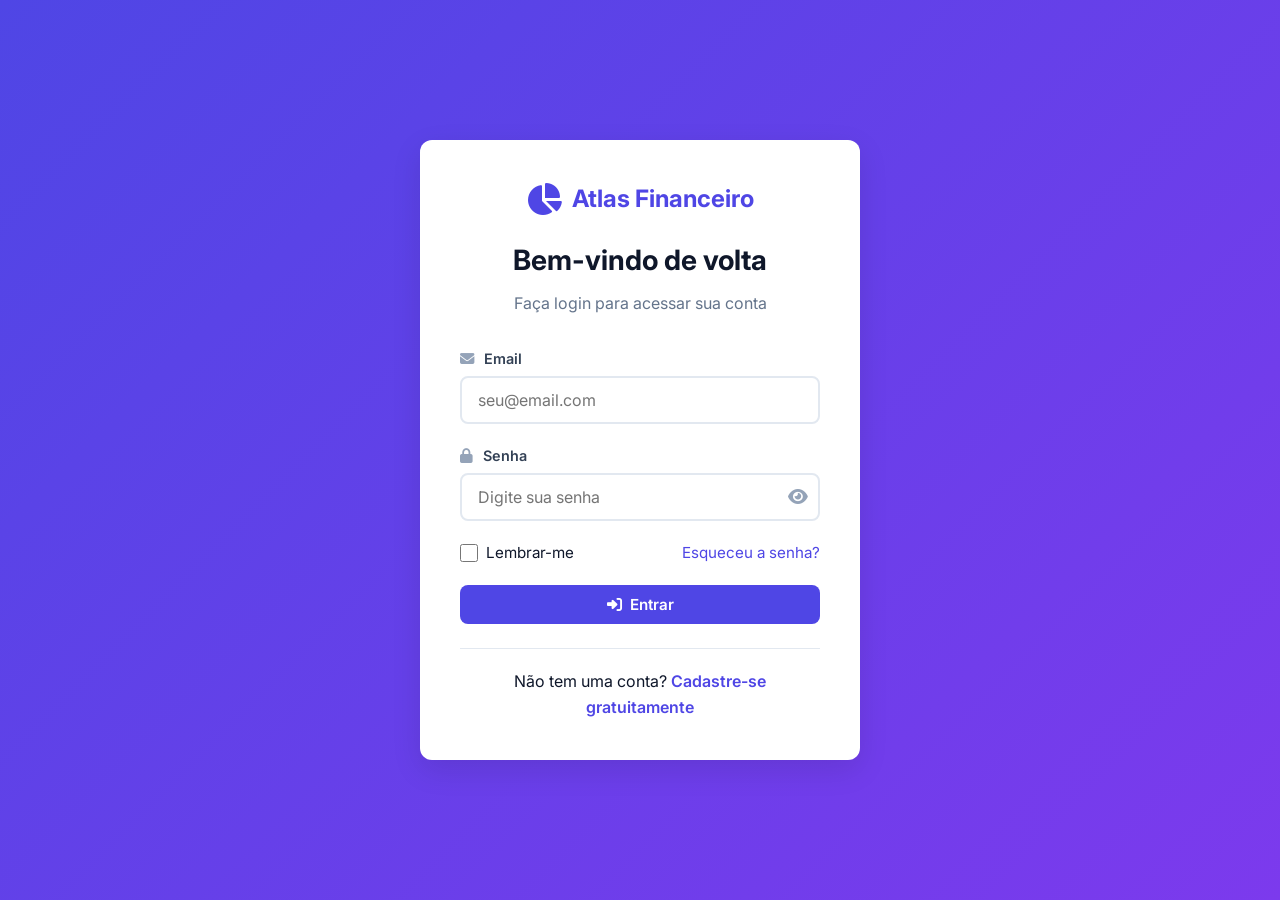
==== frontend/energia.html @ 4060f393 "Remove venv, adiciona .gitignore e gera requirements.txt" ====
<!DOCTYPE html>
<html lang="pt-BR">
<head>
    <meta charset="UTF-8">
    <meta name="viewport" content="width=device-width, initial-scale=1.0">
    <title>Energia - Atlas Financeiro</title>
    <link rel="stylesheet" href="css/style.css">
    <link href="https://fonts.googleapis.com/css2?family=Inter:wght@300;400;500;600;700;800&display=swap" rel="stylesheet">
    <link rel="stylesheet" href="https://cdnjs.cloudflare.com/ajax/libs/font-awesome/6.4.0/css/all.min.css">
</head>
<body>
    <nav class="navbar">
        <div class="container">
            <div class="nav-brand">
                <i class="fas fa-chart-pie"></i>
                <span>Atlas Financeiro</span>
            </div>
            <div class="nav-links">
                <a href="index.html">Início</a>
                <a href="dashboard.html">Dashboard</a>
                <a href="lancamentos.html">Lançamentos</a>
                <a href="faturas.html">Faturas</a>
                <a href="energia.html" class="active">Energia</a>
                <a href="grupos.html">Grupos</a>
                <a href="contabilidade.html">Contabilidade</a>
                <a href="#" onclick="logout(event)" class="btn btn-danger">Sair</a>
            </div>
            <button class="mobile-menu-btn" onclick="toggleMobileMenu()">
                <i class="fas fa-bars"></i>
            </button>
        </div>
    </nav>

    <div class="container main-content">
        <div class="page-header">
            <div>
                <h1><i class="fas fa-bolt"></i> Energia</h1>
                <p class="text-muted">Gestão de contratos e faturas de energia</p>
            </div>
            <div>
                <button class="btn btn-primary" onclick="abrirModalContrato()">
                    <i class="fas fa-plus"></i> Novo Contrato
                </button>
                <button class="btn btn-success" onclick="abrirModalFaturaEnergia()">
                    <i class="fas fa-file-invoice"></i> Nova Fatura
                </button>
            </div>
        </div>

        <!-- Contratos -->
        <div class="card">
            <div class="card-header">
                <h3>Contratos de Energia</h3>
            </div>
            <div class="card-body">
                <div id="contratosList" class="contratos-grid">
                    <p class="text-muted">Carregando contratos...</p>
                </div>
            </div>
        </div>

        <!-- Faturas de Energia -->
        <div class="card">
            <div class="card-header">
                <h3>Faturas de Energia</h3>
            </div>
            <div class="card-body">
                <div class="table-responsive">
                    <table class="table">
                        <thead>
                            <tr>
                                <th>Mês Referência</th>
                                <th>Consumo (kWh)</th>
                                <th>Valor Total</th>
                                <th>Bandeira</th>
                                <th>Status</th>
                                <th>Ações</th>
                            </tr>
                        </thead>
                        <tbody id="faturasEnergiaTable">
                            <tr>
                                <td colspan="6" class="text-center text-muted">Carregando...</td>
                            </tr>
                        </tbody>
                    </table>
                </div>
            </div>
        </div>
    </div>

    <!-- Modal Contrato -->
    <div id="modalContrato" class="modal">
        <div class="modal-content">
            <div class="modal-header">
                <h3>Novo Contrato de Energia</h3>
                <button class="modal-close" onclick="fecharModal('modalContrato')">&times;</button>
            </div>
            <form id="formContrato" onsubmit="salvarContrato(event)">
                <div class="form-group">
                    <label>Número do Contrato</label>
                    <input type="text" id="contratoNumero" placeholder="Número do contrato" required>
                </div>
                <div class="form-group">
                    <label>Concessionária</label>
                    <input type="text" id="contratoConcessionaria" placeholder="Nome da concessionária" required>
                </div>
                <div class="form-group">
                    <label>Unidade Consumidora</label>
                    <input type="text" id="contratoUnidade" placeholder="Código da unidade" required>
                </div>
                <div class="form-row">
                    <div class="form-group">
                        <label>Modalidade Tarifária</label>
                        <select id="contratoModalidade" required>
                            <option value="convencional">Convencional</option>
                            <option value="branca">Branca</option>
                            <option value="verde">Verde</option>
                            <option value="azul">Azul</option>
                        </select>
                    </div>
                    <div class="form-group">
                        <label>Tensão</label>
                        <select id="contratoTensao" required>
                            <option value="baixa">Baixa</option>
                            <option value="media">Média</option>
                            <option value="alta">Alta</option>
                        </select>
                    </div>
                </div>
                <div class="form-row">
                    <div class="form-group">
                        <label>Data de Início</label>
                        <input type="date" id="contratoDataInicio" required>
                    </div>
                    <div class="form-group">
                        <label>Data de Fim</label>
                        <input type="date" id="contratoDataFim">
                    </div>
                </div>
                <div class="form-actions">
                    <button type="button" class="btn btn-outline" onclick="fecharModal('modalContrato')">Cancelar</button>
                    <button type="submit" class="btn btn-primary">Salvar</button>
                </div>
            </form>
        </div>
    </div>

    <!-- Modal Fatura Energia -->
    <div id="modalFaturaEnergia" class="modal">
        <div class="modal-content">
            <div class="modal-header">
                <h3>Nova Fatura de Energia</h3>
                <button class="modal-close" onclick="fecharModal('modalFaturaEnergia')">&times;</button>
            </div>
            <form id="formFaturaEnergia" onsubmit="salvarFaturaEnergia(event)">
                <div class="form-group">
                    <label>Contrato</label>
                    <select id="faturaEnergiaContrato" required>
                        <option value="">Selecione um contrato</option>
                    </select>
                </div>
                <div class="form-group">
                    <label>Mês Referência</label>
                    <input type="date" id="faturaEnergiaMes" required>
                </div>
                <div class="form-row">
                    <div class="form-group">
                        <label>Data Vencimento</label>
                        <input type="date" id="faturaEnergiaVencimento" required>
                    </div>
                    <div class="form-group">
                        <label>Consumo (kWh)</label>
                        <input type="number" id="faturaEnergiaConsumo" step="0.01" required>
                    </div>
                </div>
                <div class="form-group">
                    <label>Valor Total (R$)</label>
                    <input type="number" id="faturaEnergiaValor" step="0.01" required>
                </div>
                <div class="form-group">
                    <label>Bandeira Tarifária</label>
                    <select id="faturaEnergiaBandeira">
                        <option value="">Selecione</option>
                        <option value="verde">Verde</option>
                        <option value="amarela">Amarela</option>
                        <option value="vermelha1">Vermelha 1</option>
                        <option value="vermelha2">Vermelha 2</option>
                    </select>
                </div>
                <div class="form-actions">
                    <button type="button" class="btn btn-outline" onclick="fecharModal('modalFaturaEnergia')">Cancelar</button>
                    <button type="submit" class="btn btn-primary">Salvar</button>
                </div>
            </form>
        </div>
    </div>

    <script src="js/api.js"></script>
    <script src="js/auth.js"></script>
    <script src="js/energia.js"></script>
    <script src="js/utils.js"></script>
</body>
</html>
---- frontend/css/style.css ----
/* Reset e Base */
* {
    margin: 0;
    padding: 0;
    box-sizing: border-box;
}

:root {
    --primary: #4f46e5;
    --primary-dark: #4338ca;
    --primary-light: #818cf8;
    --secondary: #7c3aed;
    --success: #22c55e;
    --danger: #ef4444;
    --warning: #f59e0b;
    --info: #3b82f6;
    --gray-50: #f8fafc;
    --gray-100: #f1f5f9;
    --gray-200: #e2e8f0;
    --gray-300: #cbd5e1;
    --gray-400: #94a3b8;
    --gray-500: #64748b;
    --gray-600: #475569;
    --gray-700: #334155;
    --gray-800: #1e293b;
    --gray-900: #0f172a;
    --shadow: 0 1px 3px rgba(0,0,0,0.1);
    --shadow-lg: 0 10px 30px rgba(0,0,0,0.1);
    --radius: 12px;
    --transition: all 0.3s ease;
}

body {
    font-family: 'Inter', -apple-system, BlinkMacSystemFont, sans-serif;
    background: var(--gray-50);
    color: var(--gray-900);
    line-height: 1.6;
}

.container {
    max-width: 1200px;
    margin: 0 auto;
    padding: 0 20px;
}

/* Navbar */
.navbar {
    background: white;
    box-shadow: var(--shadow);
    position: sticky;
    top: 0;
    z-index: 1000;
    border-bottom: 1px solid var(--gray-200);
}

.navbar .container {
    display: flex;
    justify-content: space-between;
    align-items: center;
    padding: 12px 20px;
}

.nav-brand {
    display: flex;
    align-items: center;
    gap: 10px;
    font-size: 1.25rem;
    font-weight: 700;
    color: var(--primary);
}

.nav-brand i {
    font-size: 1.5rem;
}

.nav-links {
    display: flex;
    align-items: center;
    gap: 8px;
}

.nav-links a {
    text-decoration: none;
    color: var(--gray-700);
    padding: 8px 16px;
    border-radius: 8px;
    font-weight: 500;
    transition: var(--transition);
    font-size: 0.9rem;
}

.nav-links a:hover {
    background: var(--gray-100);
    color: var(--primary);
}

.nav-links a.active {
    background: var(--primary);
    color: white;
}

.mobile-menu-btn {
    display: none;
    background: none;
    border: none;
    font-size: 1.5rem;
    color: var(--gray-700);
    cursor: pointer;
}

/* Buttons */
.btn {
    display: inline-flex;
    align-items: center;
    gap: 8px;
    padding: 10px 20px;
    border: none;
    border-radius: 8px;
    font-weight: 600;
    font-size: 0.95rem;
    cursor: pointer;
    transition: var(--transition);
    text-decoration: none;
    font-family: inherit;
}

.btn-primary {
    background: var(--primary);
    color: white;
}

.btn-primary:hover {
    background: var(--primary-dark);
    transform: translateY(-2px);
    box-shadow: var(--shadow-lg);
}

.btn-outline {
    background: transparent;
    color: var(--primary);
    border: 2px solid var(--primary);
}

.btn-outline:hover {
    background: var(--primary);
    color: white;
}

.btn-success {
    background: var(--success);
    color: white;
}

.btn-success:hover {
    background: #16a34a;
}

.btn-danger {
    background: var(--danger);
    color: white;
}

.btn-danger:hover {
    background: #dc2626;
}

.btn-block {
    width: 100%;
    justify-content: center;
}

.btn-lg {
    padding: 14px 32px;
    font-size: 1.05rem;
}

.btn-sm {
    padding: 6px 14px;
    font-size: 0.85rem;
}

/* Hero Section */
.hero {
    padding: 80px 0;
    background: linear-gradient(135deg, var(--primary) 0%, var(--secondary) 100%);
    color: white;
    min-height: 500px;
    display: flex;
    align-items: center;
}

.hero .container {
    display: grid;
    grid-template-columns: 1fr 1fr;
    gap: 60px;
    align-items: center;
}

.hero-content h1 {
    font-size: 3rem;
    font-weight: 800;
    margin-bottom: 20px;
    line-height: 1.2;
}

.hero-content h1 span {
    color: #fcd34d;
}

.hero-content p {
    font-size: 1.2rem;
    opacity: 0.9;
    margin-bottom: 30px;
    line-height: 1.8;
}

.hero-buttons {
    display: flex;
    gap: 16px;
    flex-wrap: wrap;
}

.hero-buttons .btn-outline {
    border-color: white;
    color: white;
}

.hero-buttons .btn-outline:hover {
    background: white;
    color: var(--primary);
}

.hero-image img {
    width: 100%;
    max-width: 400px;
    border-radius: var(--radius);
}

/* Features */
.features {
    padding: 80px 0;
    background: white;
}

.section-title {
    text-align: center;
    font-size: 2.5rem;
    font-weight: 700;
    margin-bottom: 50px;
}

.section-title span {
    color: var(--primary);
}

.features-grid {
    display: grid;
    grid-template-columns: repeat(auto-fit, minmax(280px, 1fr));
    gap: 30px;
}

.feature-card {
    background: var(--gray-50);
    padding: 30px;
    border-radius: var(--radius);
    text-align: center;
    transition: var(--transition);
    border: 1px solid var(--gray-200);
}

.feature-card:hover {
    transform: translateY(-5px);
    box-shadow: var(--shadow-lg);
    border-color: var(--primary-light);
}

.feature-icon {
    width: 70px;
    height: 70px;
    background: var(--primary);
    color: white;
    border-radius: 50%;
    display: flex;
    align-items: center;
    justify-content: center;
    margin: 0 auto 20px;
    font-size: 2rem;
}

.feature-card h3 {
    margin-bottom: 12px;
    color: var(--gray-800);
}

.feature-card p {
    color: var(--gray-600);
    line-height: 1.7;
}

/* CTA Section */
.cta {
    padding: 80px 0;
    background: linear-gradient(135deg, var(--gray-900) 0%, var(--gray-800) 100%);
    color: white;
    text-align: center;
}

.cta-content h2 {
    font-size: 2.5rem;
    margin-bottom: 16px;
}

.cta-content p {
    font-size: 1.2rem;
    opacity: 0.8;
    margin-bottom: 30px;
    max-width: 600px;
    margin-left: auto;
    margin-right: auto;
}

/* Auth Pages */
.auth-page {
    display: flex;
    align-items: center;
    justify-content: center;
    min-height: 100vh;
    background: linear-gradient(135deg, var(--primary) 0%, var(--secondary) 100%);
    padding: 20px;
}

.auth-container {
    width: 100%;
    max-width: 440px;
}

.auth-box {
    background: white;
    border-radius: var(--radius);
    padding: 40px;
    box-shadow: var(--shadow-lg);
}

.auth-header {
    text-align: center;
    margin-bottom: 30px;
}

.auth-logo {
    display: inline-flex;
    align-items: center;
    gap: 10px;
    font-size: 1.5rem;
    font-weight: 700;
    color: var(--primary);
    margin-bottom: 20px;
}

.auth-logo i {
    font-size: 2rem;
}

.auth-header h2 {
    font-size: 1.75rem;
    margin-bottom: 8px;
}

.auth-header p {
    color: var(--gray-500);
}

/* Forms */
.form-group {
    margin-bottom: 20px;
}

.form-group label {
    display: block;
    font-weight: 600;
    margin-bottom: 6px;
    color: var(--gray-700);
    font-size: 0.9rem;
}

.form-group label i {
    margin-right: 6px;
    color: var(--gray-400);
}

.form-group input,
.form-group select,
.form-group textarea {
    width: 100%;
    padding: 12px 16px;
    border: 2px solid var(--gray-200);
    border-radius: 8px;
    font-size: 1rem;
    transition: var(--transition);
    font-family: inherit;
    background: white;
}

.form-group input:focus,
.form-group select:focus,
.form-group textarea:focus {
    outline: none;
    border-color: var(--primary);
    box-shadow: 0 0 0 3px rgba(79, 70, 229, 0.1);
}

.form-group textarea {
    resize: vertical;
    min-height: 60px;
}

.password-input {
    position: relative;
}

.password-input input {
    padding-right: 50px;
}

.toggle-password {
    position: absolute;
    right: 12px;
    top: 50%;
    transform: translateY(-50%);
    background: none;
    border: none;
    cursor: pointer;
    color: var(--gray-400);
    font-size: 1.1rem;
}

.toggle-password:hover {
    color: var(--gray-600);
}

.form-row {
    display: grid;
    grid-template-columns: 1fr 1fr;
    gap: 16px;
}

.form-options {
    display: flex;
    justify-content: space-between;
    align-items: center;
    margin-bottom: 20px;
    font-size: 0.95rem;
}

.checkbox-label {
    display: flex;
    align-items: center;
    gap: 8px;
    cursor: pointer;
}

.checkbox-label input[type="checkbox"] {
    width: 18px;
    height: 18px;
    cursor: pointer;
}

.forgot-password {
    color: var(--primary);
    text-decoration: none;
}

.forgot-password:hover {
    text-decoration: underline;
}

.auth-footer {
    text-align: center;
    margin-top: 24px;
    padding-top: 20px;
    border-top: 1px solid var(--gray-200);
}

.auth-footer a {
    color: var(--primary);
    text-decoration: none;
    font-weight: 600;
}

.auth-footer a:hover {
    text-decoration: underline;
}

/* Error & Success Messages */
.error-message {
    background: #fef2f2;
    color: var(--danger);
    padding: 12px 16px;
    border-radius: 8px;
    border: 1px solid #fecaca;
    margin-bottom: 16px;
}

.success-message {
    background: #f0fdf4;
    color: var(--success);
    padding: 12px 16px;
    border-radius: 8px;
    border: 1px solid #bbf7d0;
    margin-bottom: 16px;
}

/* Dashboard */
.main-content {
    padding: 30px 20px 60px;
}

.page-header {
    display: flex;
    justify-content: space-between;
    align-items: flex-start;
    margin-bottom: 30px;
}

.page-header h1 {
    font-size: 2rem;
    font-weight: 700;
}

.page-header h1 i {
    color: var(--primary);
    margin-right: 10px;
}

.text-muted {
    color: var(--gray-500);
}

.user-info {
    display: flex;
    align-items: center;
    gap: 12px;
    background: white;
    padding: 8px 16px 8px 20px;
    border-radius: 50px;
    border: 1px solid var(--gray-200);
}

.user-info i {
    font-size: 1.5rem;
    color: var(--primary);
}

/* Dashboard Cards */
.dashboard-cards {
    display: grid;
    grid-template-columns: repeat(auto-fit, minmax(220px, 1fr));
    gap: 20px;
    margin-bottom: 30px;
}

.dashboard-card {
    display: flex;
    align-items: center;
    gap: 20px;
    padding: 24px;
}

.dashboard-card .card-icon {
    width: 50px;
    height: 50px;
    border-radius: 12px;
    display: flex;
    align-items: center;
    justify-content: center;
    font-size: 1.5rem;
    flex-shrink: 0;
}

.dashboard-card .card-icon i {
    color: white;
}

.dashboard-card.success .card-icon {
    background: var(--success);
}

.dashboard-card.danger .card-icon {
    background: var(--danger);
}

.dashboard-card.info .card-icon {
    background: var(--info);
}

.dashboard-card .card-content {
    flex: 1;
}

.dashboard-card .card-label {
    display: block;
    font-size: 0.85rem;
    color: var(--gray-500);
    font-weight: 500;
}

.dashboard-card .card-value {
    font-size: 1.5rem;
    font-weight: 700;
}

/* Dashboard Grid */
.dashboard-grid {
    display: grid;
    grid-template-columns: 2fr 1fr;
    gap: 24px;
}

/* Cards */
.card {
    background: white;
    border-radius: var(--radius);
    border: 1px solid var(--gray-200);
    overflow: hidden;
}

.card-header {
    padding: 20px 24px;
    border-bottom: 1px solid var(--gray-200);
    display: flex;
    justify-content: space-between;
    align-items: center;
}

.card-header h3 {
    font-size: 1.1rem;
    font-weight: 600;
}

.card-body {
    padding: 24px;
}

.dashboard-card .card-icon {
    background: var(--primary);
}

/* Tables */
.table-responsive {
    overflow-x: auto;
}

.table {
    width: 100%;
    border-collapse: collapse;
}

.table th {
    text-align: left;
    padding: 12px 16px;
    background: var(--gray-50);
    font-weight: 600;
    font-size: 0.85rem;
    color: var(--gray-600);
    border-bottom: 2px solid var(--gray-200);
}

.table td {
    padding: 12px 16px;
    border-bottom: 1px solid var(--gray-100);
}

.table tr:hover {
    background: var(--gray-50);
}

.table .text-center {
    text-align: center;
}

/* Lancamentos List */
.lancamentos-list {
    display: flex;
    flex-direction: column;
    gap: 12px;
}

.lancamento-item {
    display: flex;
    justify-content: space-between;
    align-items: center;
    padding: 12px 16px;
    background: var(--gray-50);
    border-radius: 8px;
    border-left: 4px solid var(--primary);
}

.lancamento-item.success {
    border-left-color: var(--success);
}

.lancamento-item.danger {
    border-left-color: var(--danger);
}

.lancamento-info {
    display: flex;
    flex-direction: column;
}

.lancamento-info .descricao {
    font-weight: 600;
}

.lancamento-info .categoria {
    font-size: 0.85rem;
    color: var(--gray-500);
}

.lancamento-valor {
    font-weight: 700;
}

.lancamento-valor.receita {
    color: var(--success);
}

.lancamento-valor.despesa {
    color: var(--danger);
}

/* Filters Bar */
.filters-bar {
    display: flex;
    justify-content: space-between;
    align-items: center;
    gap: 16px;
    padding: 16px;
    background: white;
    border-radius: var(--radius);
    border: 1px solid var(--gray-200);
    margin-bottom: 24px;
    flex-wrap: wrap;
}

.filters-group {
    display: flex;
    gap: 12px;
    flex-wrap: wrap;
    flex: 1;
}

.filters-group select,
.filters-group input {
    padding: 8px 14px;
    border: 2px solid var(--gray-200);
    border-radius: 8px;
    font-size: 0.9rem;
    background: white;
    min-width: 140px;
}

.filters-group select:focus,
.filters-group input:focus {
    outline: none;
    border-color: var(--primary);
}

/* Modals */
.modal {
    display: none;
    position: fixed;
    top: 0;
    left: 0;
    width: 100%;
    height: 100%;
    background: rgba(0,0,0,0.5);
    z-index: 2000;
    justify-content: center;
    align-items: center;
    animation: fadeIn 0.3s ease;
}

.modal.active {
    display: flex;
}

.modal-content {
    background: white;
    border-radius: var(--radius);
    max-width: 500px;
    width: 95%;
    max-height: 90vh;
    overflow-y: auto;
    animation: slideUp 0.3s ease;
}

.modal-header {
    padding: 20px 24px;
    border-bottom: 1px solid var(--gray-200);
    display: flex;
    justify-content: space-between;
    align-items: center;
    position: sticky;
    top: 0;
    background: white;
    z-index: 1;
}

.modal-header h3 {
    font-size: 1.2rem;
}

.modal-close {
    background: none;
    border: none;
    font-size: 1.5rem;
    cursor: pointer;
    color: var(--gray-400);
    padding: 4px 8px;
    border-radius: 4px;
    transition: var(--transition);
}

.modal-close:hover {
    background: var(--gray-100);
    color: var(--gray-700);
}

.modal-content form {
    padding: 24px;
}

.form-actions {
    display: flex;
    gap: 12px;
    justify-content: flex-end;
    margin-top: 24px;
    padding-top: 16px;
    border-top: 1px solid var(--gray-200);
}

/* Animations */
@keyframes fadeIn {
    from { opacity: 0; }
    to { opacity: 1; }
}

@keyframes slideUp {
    from {
        opacity: 0;
        transform: translateY(30px);
    }
    to {
        opacity: 1;
        transform: translateY(0);
    }
}

/* Pagination */
.pagination {
    display: flex;
    justify-content: center;
    gap: 8px;
    padding: 20px 0 0;
}

.pagination button {
    padding: 8px 16px;
    border: 1px solid var(--gray-200);
    border-radius: 6px;
    background: white;
    cursor: pointer;
    transition: var(--transition);
}

.pagination button:hover {
    background: var(--gray-50);
}

.pagination button.active {
    background: var(--primary);
    color: white;
    border-color: var(--primary);
}

/* Period Summary */
.period-summary {
    display: flex;
    flex-direction: column;
    gap: 16px;
}

.summary-item {
    padding: 12px 16px;
    background: var(--gray-50);
    border-radius: 8px;
}

.summary-item .label {
    display: block;
    font-size: 0.85rem;
    color: var(--gray-500);
    font-weight: 500;
    margin-bottom: 6px;
}

.summary-values {
    display: flex;
    gap: 24px;
}

.summary-values .value {
    font-weight: 700;
}

.summary-values .value.success {
    color: var(--success);
}

.summary-values .value.danger {
    color: var(--danger);
}

/* Balanço */
.balanco-cards {
    display: grid;
    grid-template-columns: repeat(3, 1fr);
    gap: 16px;
}

.balanco-item {
    padding: 16px 20px;
    background: var(--gray-50);
    border-radius: 8px;
    text-align: center;
}

.balanco-item .label {
    display: block;
    font-size: 0.85rem;
    color: var(--gray-500);
    font-weight: 500;
}

.balanco-item .value {
    font-size: 1.3rem;
    font-weight: 700;
}

.balanco-item.success .value {
    color: var(--success);
}

.balanco-item.danger .value {
    color: var(--danger);
}

.balanco-item.primary .value {
    color: var(--primary);
}

/* Footer */
footer {
    background: var(--gray-900);
    color: white;
    padding: 40px 0 20px;
}

.footer-content {
    display: flex;
    justify-content: space-between;
    align-items: center;
    flex-wrap: wrap;
    gap: 20px;
    margin-bottom: 20px;
}

.footer-brand {
    display: flex;
    align-items: center;
    gap: 10px;
    font-size: 1.25rem;
    font-weight: 700;
}

.footer-links {
    display: flex;
    gap: 20px;
}

.footer-links a {
    color: var(--gray-400);
    text-decoration: none;
    transition: var(--transition);
}

.footer-links a:hover {
    color: white;
}

.footer-social {
    display: flex;
    gap: 16px;
}

.footer-social a {
    color: var(--gray-400);
    font-size: 1.3rem;
    transition: var(--transition);
}

.footer-social a:hover {
    color: white;
}

.footer-bottom {
    border-top: 1px solid var(--gray-700);
    padding-top: 20px;
    text-align: center;
    color: var(--gray-500);
    font-size: 0.9rem;
}

/* Grupos Grid */
.grupos-grid {
    display: grid;
    grid-template-columns: repeat(auto-fill, minmax(300px, 1fr));
    gap: 20px;
}

.grupo-card {
    background: white;
    border: 1px solid var(--gray-200);
    border-radius: var(--radius);
    padding: 20px;
    transition: var(--transition);
}

.grupo-card:hover {
    box-shadow: var(--shadow-lg);
    transform: translateY(-3px);
}

.grupo-card h3 {
    margin-bottom: 8px;
}

.grupo-card .descricao {
    color: var(--gray-500);
    font-size: 0.9rem;
    margin-bottom: 12px;
}

.grupo-card .meta {
    font-size: 0.85rem;
    color: var(--gray-400);
}

/* Contratos Grid */
.contratos-grid {
    display: grid;
    grid-template-columns: repeat(auto-fill, minmax(250px, 1fr));
    gap: 16px;
}

.contrato-item {
    background: var(--gray-50);
    border-radius: 8px;
    padding: 16px;
    border: 1px solid var(--gray-200);
}

.contrato-item .concessionaria {
    font-weight: 600;
}

.contrato-item .unidade {
    font-size: 0.85rem;
    color: var(--gray-500);
}

/* Badges / Status */
.status-badge {
    display: inline-block;
    padding: 4px 12px;
    border-radius: 50px;
    font-size: 0.75rem;
    font-weight: 600;
}

.status-badge.pendente {
    background: #fef3c7;
    color: #d97706;
}

.status-badge.pago {
    background: #d1fae5;
    color: #065f46;
}

.status-badge.vencido {
    background: #fee2e2;
    color: #991b1b;
}

.status-badge.cancelado {
    background: var(--gray-200);
    color: var(--gray-600);
}

/* Action Buttons */
.action-buttons {
    display: flex;
    gap: 6px;
}

.action-btn {
    padding: 4px 10px;
    border: none;
    border-radius: 6px;
    font-size: 0.8rem;
    cursor: pointer;
    transition: var(--transition);
}

.action-btn.edit {
    background: var(--info);
    color: white;
}

.action-btn.edit:hover {
    background: #2563eb;
}

.action-btn.delete {
    background: var(--danger);
    color: white;
}

.action-btn.delete:hover {
    background: #dc2626;
}

/* Responsive */
@media (max-width: 992px) {
    .hero .container {
        grid-template-columns: 1fr;
        text-align: center;
    }
    
    .hero-buttons {
        justify-content: center;
    }
    
    .hero-image {
        display: none;
    }
    
    .dashboard-grid {
        grid-template-columns: 1fr;
    }
}

@media (max-width: 768px) {
    .mobile-menu-btn {
        display: block;
    }
    
    .nav-links {
        display: none;
        flex-direction: column;
        width: 100%;
        padding: 16px 0;
        gap: 4px;
    }
    
    .nav-links.active {
        display: flex;
    }
    
    .nav-links a {
        width: 100%;
        padding: 12px 16px;
    }
    
    .nav-links .btn {
        width: 100%;
        justify-content: center;
    }
    
    .navbar .container {
        flex-wrap: wrap;
    }
    
    .page-header {
        flex-direction: column;
        gap: 16px;
    }
    
    .dashboard-cards {
        grid-template-columns: 1fr 1fr;
    }
    
    .form-row {
        grid-template-columns: 1fr;
    }
    
    .filters-bar {
        flex-direction: column;
        align-items: stretch;
    }
    
    .filters-group {
        flex-direction: column;
    }
    
    .filters-group select,
    .filters-group input {
        width: 100%;
        min-width: unset;
    }
    
    .balanco-cards {
        grid-template-columns: 1fr;
    }
    
    .auth-box {
        padding: 24px;
    }
    
    .footer-content {
        flex-direction: column;
        align-items: center;
        text-align: center;
    }
    
    .hero-content h1 {
        font-size: 2.2rem;
    }
}

@media (max-width: 480px) {
    .dashboard-cards {
        grid-template-columns: 1fr;
    }
    
    .features-grid {
        grid-template-columns: 1fr;
    }
    
    .modal-content {
        max-width: 100%;
        margin: 10px;
    }
}
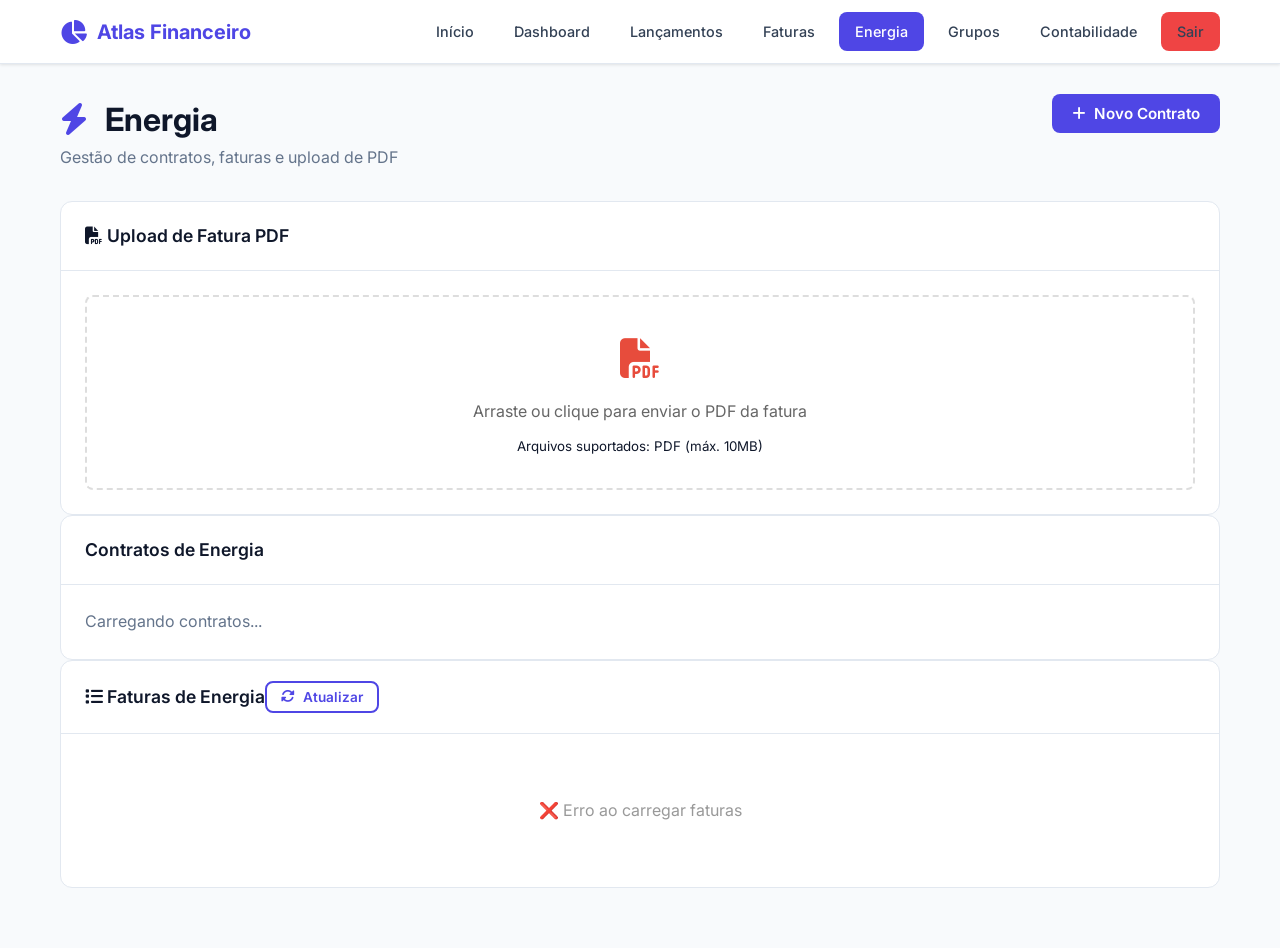
==== commit 934a492c: "Adiciona upload de PDF, edição e lista de faturas de energia" ====
--- a/frontend/energia.html
+++ b/frontend/energia.html
@@ -7,6 +7,65 @@
     <link rel="stylesheet" href="css/style.css">
     <link href="https://fonts.googleapis.com/css2?family=Inter:wght@300;400;500;600;700;800&display=swap" rel="stylesheet">
     <link rel="stylesheet" href="https://cdnjs.cloudflare.com/ajax/libs/font-awesome/6.4.0/css/all.min.css">
+    <style>
+        /* ESTILOS ESPECÍFICOS DA PÁGINA DE ENERGIA — mantém o tema do site */
+        .upload-section { background: white; border-radius: 12px; padding: 24px; box-shadow: 0 2px 8px rgba(0,0,0,0.06); margin-bottom: 24px; }
+        .upload-area { border: 2px dashed #ddd; border-radius: 8px; padding: 30px; text-align: center; cursor: pointer; transition: all 0.3s; }
+        .upload-area:hover { border-color: #f7971e; background: #fef9f0; }
+        .upload-area .icon { font-size: 40px; }
+        .upload-area p { color: #666; margin: 8px 0; }
+        .upload-area input[type="file"] { display: none; }
+
+        .status-msg { padding: 12px 16px; border-radius: 8px; margin: 8px 0; display: flex; align-items: center; gap: 12px; }
+        .status-msg.sucesso { background: #d4edda; color: #155724; }
+        .status-msg.erro { background: #f8d7da; color: #721c24; }
+        .status-msg.info { background: #d1ecf1; color: #0c5460; }
+
+        .hidden { display: none !important; }
+        .vazio { text-align: center; color: #999; padding: 40px; }
+
+        .dados-extraidos-container { background: #f8f9fa; border-radius: 8px; padding: 20px; margin-top: 16px; border: 1px solid #e9ecef; display: none; }
+        .dados-extraidos-container h3 { margin-bottom: 16px; font-size: 16px; }
+        .dados-grid { display: grid; grid-template-columns: repeat(auto-fill, minmax(220px, 1fr)); gap: 12px; }
+        .dados-grid .campo { display: flex; flex-direction: column; }
+        .dados-grid .campo label { font-size: 11px; color: #888; text-transform: uppercase; font-weight: 600; margin-bottom: 4px; }
+        .dados-grid .campo input, .dados-grid .campo select, .dados-grid .campo textarea { padding: 6px 8px; border: 1px solid #ddd; border-radius: 6px; font-size: 13px; font-family: inherit; background: white; }
+        .dados-grid .campo input:focus, .dados-grid .campo select:focus, .dados-grid .campo textarea:focus { outline: none; border-color: #f7971e; }
+        .dados-grid .campo.full { grid-column: 1 / -1; }
+
+        .fatura-row { border-bottom: 1px solid #eee; }
+        .fatura-row:last-child { border-bottom: none; }
+        .fatura-summary { display: flex; justify-content: space-between; align-items: center; padding: 12px; cursor: pointer; flex-wrap: wrap; gap: 8px; transition: background 0.2s; }
+        .fatura-summary:hover { background: #f9f9f9; }
+        .fatura-summary .mes { font-weight: 600; }
+        .fatura-summary .valor { font-weight: 700; color: #e74c3c; }
+        .fatura-summary .status { font-size: 12px; padding: 2px 10px; border-radius: 12px; }
+        .fatura-summary .status.pago { background: #d4edda; color: #155724; }
+        .fatura-summary .status.pendente { background: #fff3cd; color: #856404; }
+        .fatura-summary .status.vencido { background: #f8d7da; color: #721c24; }
+
+        .fatura-detalhes { display: none; padding: 16px 12px; background: #f8f9fa; border-top: 1px solid #e9ecef; grid-template-columns: repeat(auto-fill, minmax(180px, 1fr)); gap: 10px; }
+        .fatura-detalhes.open { display: grid; }
+        .fatura-detalhes .campo { display: flex; flex-direction: column; }
+        .fatura-detalhes .campo label { font-size: 11px; color: #888; text-transform: uppercase; font-weight: 600; margin-bottom: 2px; }
+        .fatura-detalhes .campo input, .fatura-detalhes .campo select { padding: 5px 8px; border: 1px solid #ddd; border-radius: 4px; font-size: 13px; }
+        .fatura-detalhes .campo input:focus, .fatura-detalhes .campo select:focus { outline: none; border-color: #f7971e; }
+        .fatura-detalhes .acoes-detalhes { grid-column: 1 / -1; display: flex; gap: 8px; justify-content: flex-end; margin-top: 8px; flex-wrap: wrap; }
+
+        .btn-salvar-fatura { padding: 8px 20px; background: #27ae60; color: white; border: none; border-radius: 6px; font-weight: 600; cursor: pointer; transition: background 0.3s; }
+        .btn-salvar-fatura:hover { background: #1e8449; }
+        .btn-atualizar-fatura { padding: 6px 14px; background: #f7971e; color: white; border: none; border-radius: 6px; cursor: pointer; font-weight: 500; transition: background 0.3s; }
+        .btn-atualizar-fatura:hover { background: #d68910; }
+
+        @media (max-width: 768px) {
+            .dados-grid { grid-template-columns: 1fr; }
+            .fatura-detalhes { grid-template-columns: 1fr 1fr; }
+            .fatura-summary { flex-direction: column; align-items: stretch; gap: 4px; }
+        }
+        @media (max-width: 480px) {
+            .fatura-detalhes { grid-template-columns: 1fr; }
+        }
+    </style>
 </head>
 <body>
     <nav class="navbar">
@@ -35,19 +94,41 @@
         <div class="page-header">
             <div>
                 <h1><i class="fas fa-bolt"></i> Energia</h1>
-                <p class="text-muted">Gestão de contratos e faturas de energia</p>
+                <p class="text-muted">Gestão de contratos, faturas e upload de PDF</p>
             </div>
             <div>
                 <button class="btn btn-primary" onclick="abrirModalContrato()">
                     <i class="fas fa-plus"></i> Novo Contrato
                 </button>
-                <button class="btn btn-success" onclick="abrirModalFaturaEnergia()">
-                    <i class="fas fa-file-invoice"></i> Nova Fatura
-                </button>
             </div>
         </div>
 
-        <!-- Contratos -->
+        <!-- ÁREA DE UPLOAD DE PDF (NOVO!) -->
+        <div class="card">
+            <div class="card-header">
+                <h3><i class="fas fa-file-pdf"></i> Upload de Fatura PDF</h3>
+            </div>
+            <div class="card-body">
+                <div class="upload-section" style="margin:0; padding:0; box-shadow:none; background:transparent;">
+                    <div class="upload-area" id="uploadArea" onclick="document.getElementById('pdfInput').click()">
+                        <div class="icon"><i class="fas fa-file-pdf" style="color:#e74c3c;"></i></div>
+                        <p>Arraste ou clique para enviar o PDF da fatura</p>
+                        <small>Arquivos suportados: PDF (máx. 10MB)</small>
+                        <input type="file" id="pdfInput" accept=".pdf" onchange="handleFileUpload(this.files[0])">
+                    </div>
+                    <div id="uploadStatus"></div>
+                    <div id="uploadActions" class="hidden" style="margin-top:16px; display:flex; gap:12px; flex-wrap:wrap;">
+                        <button class="btn-salvar-fatura" onclick="salvarFaturaEditada()">
+                            <i class="fas fa-save"></i> Salvar no Banco
+                        </button>
+                        <button class="btn btn-outline" onclick="cancelarUpload()">Cancelar</button>
+                    </div>
+                    <div id="dadosExtraidosContainer" class="dados-extraidos-container"></div>
+                </div>
+            </div>
+        </div>
+
+        <!-- Contratos (ORIGINAL) -->
         <div class="card">
             <div class="card-header">
                 <h3>Contratos de Energia</h3>
@@ -59,36 +140,25 @@
             </div>
         </div>
 
-        <!-- Faturas de Energia -->
+        <!-- LISTA DE FATURAS (NOVO + ORIGINAL) -->
         <div class="card">
             <div class="card-header">
-                <h3>Faturas de Energia</h3>
+                <div style="display:flex; justify-content:space-between; align-items:center;">
+                    <h3><i class="fas fa-list"></i> Faturas de Energia</h3>
+                    <button class="btn btn-sm btn-outline" onclick="carregarFaturas()">
+                        <i class="fas fa-sync-alt"></i> Atualizar
+                    </button>
+                </div>
             </div>
             <div class="card-body">
-                <div class="table-responsive">
-                    <table class="table">
-                        <thead>
-                            <tr>
-                                <th>Mês Referência</th>
-                                <th>Consumo (kWh)</th>
-                                <th>Valor Total</th>
-                                <th>Bandeira</th>
-                                <th>Status</th>
-                                <th>Ações</th>
-                            </tr>
-                        </thead>
-                        <tbody id="faturasEnergiaTable">
-                            <tr>
-                                <td colspan="6" class="text-center text-muted">Carregando...</td>
-                            </tr>
-                        </tbody>
-                    </table>
+                <div id="listaFaturas">
+                    <p class="text-muted text-center">Carregando faturas...</p>
                 </div>
             </div>
         </div>
     </div>
 
-    <!-- Modal Contrato -->
+    <!-- Modal Contrato (ORIGINAL) -->
     <div id="modalContrato" class="modal">
         <div class="modal-content">
             <div class="modal-header">
@@ -145,7 +215,7 @@
         </div>
     </div>
 
-    <!-- Modal Fatura Energia -->
+    <!-- Modal Fatura Energia (ORIGINAL — mantido) -->
     <div id="modalFaturaEnergia" class="modal">
         <div class="modal-content">
             <div class="modal-header">
@@ -199,5 +269,439 @@
     <script src="js/auth.js"></script>
     <script src="js/energia.js"></script>
     <script src="js/utils.js"></script>
+
+    <script>
+        // ============================================
+        // CONFIGURAÇÃO DA API
+        // ============================================
+        const API_URL = window.location.hostname === 'localhost' 
+            ? 'http://localhost:8000/api/v1' 
+            : '/api/v1';
+
+        let dadosExtraidos = null;
+        let faturasCache = [];
+
+        function getHeaders() {
+            return {
+                'Authorization': `Bearer ${localStorage.getItem('token')}`,
+                'Content-Type': 'application/json'
+            };
+        }
+
+        // ============================================
+        // UPLOAD DE PDF
+        // ============================================
+        function handleFileUpload(file) {
+            if (!file) return;
+            if (!file.name.toLowerCase().endsWith('.pdf')) {
+                alert('❌ Envie um arquivo PDF.');
+                return;
+            }
+
+            const statusDiv = document.getElementById('uploadStatus');
+            statusDiv.innerHTML = '<div class="status-msg info"><i class="fas fa-spinner fa-spin"></i> Processando PDF... Aguarde.</div>';
+            document.getElementById('uploadActions').classList.add('hidden');
+            document.getElementById('dadosExtraidosContainer').style.display = 'none';
+
+            const formData = new FormData();
+            formData.append('file', file);
+            const token = localStorage.getItem('token');
+
+            fetch(`${API_URL}/energia/upload-pdf`, {
+                method: 'POST',
+                headers: { 'Authorization': `Bearer ${token}` },
+                body: formData
+            })
+            .then(async response => {
+                const data = await response.json();
+                if (response.status === 401 || response.status === 403) {
+                    throw new Error("Sessão expirada. Faça login novamente.");
+                }
+                if (!response.ok) {
+                    throw new Error(data.detail || data.mensagem || `Erro HTTP ${response.status}`);
+                }
+                return data;
+            })
+            .then(data => {
+                console.log("Resposta da API:", data);
+                const statusStr = String(data.status || '').toUpperCase();
+                const isSucesso = statusStr === 'SUCESSO' || statusStr === 'SUCCESS' || data.success === true;
+                const isParcial = statusStr === 'PARCIAL';
+                const dados = data.dados || data.data || data;
+
+                if (isSucesso || isParcial) {
+                    dadosExtraidos = dados;
+                    if (isSucesso) {
+                        statusDiv.innerHTML = `
+                            <div class="status-msg sucesso">
+                                <i class="fas fa-check-circle"></i>
+                                <div>
+                                    <strong>Dados extraídos com sucesso!</strong>
+                                    <p style="margin:4px 0 0; font-size:14px;">UC: ${dados.uc || 'N/A'} | Total: R$ ${(dados.valores?.valor_total || 0).toFixed(2)}</p>
+                                </div>
+                            </div>
+                        `;
+                    } else {
+                        statusDiv.innerHTML = `<div class="status-msg info"><i class="fas fa-info-circle"></i> ${data.mensagem || 'Dados extraídos parcialmente.'}</div>`;
+                    }
+                    document.getElementById('uploadActions').classList.remove('hidden');
+                    exibirDadosExtraidos(dados);
+                } else {
+                    const msgErro = data.mensagem || data.detail || data.error || 'Erro ao processar os dados do PDF.';
+                    statusDiv.innerHTML = `<div class="status-msg erro"><i class="fas fa-exclamation-circle"></i> ${msgErro}</div>`;
+                }
+            })
+            .catch(error => {
+                console.error("Erro na requisição:", error);
+                statusDiv.innerHTML = `<div class="status-msg erro"><i class="fas fa-times-circle"></i> Erro: ${error.message}</div>`;
+            });
+        }
+
+        function cancelarUpload() {
+            document.getElementById('uploadStatus').innerHTML = '';
+            document.getElementById('uploadActions').classList.add('hidden');
+            document.getElementById('dadosExtraidosContainer').style.display = 'none';
+            document.getElementById('pdfInput').value = '';
+            dadosExtraidos = null;
+        }
+
+        // ============================================
+        // EXIBIR DADOS EXTRAÍDOS PARA REVISÃO
+        // ============================================
+        function exibirDadosExtraidos(dados) {
+            const container = document.getElementById('dadosExtraidosContainer');
+            const v = dados.valores || {};
+            const c = dados.consumo || {};
+            const l = dados.leituras || {};
+            const dt = dados.datas || {};
+
+            container.innerHTML = `
+                <h3><i class="fas fa-edit"></i> Revise e corrija os dados antes de salvar</h3>
+                <div class="dados-grid">
+                    <div class="campo"><label>UC</label><input id="edit_uc" value="${dados.uc || ''}"></div>
+                    <div class="campo"><label>Titular</label><input id="edit_titular" value="${dados.titular || ''}"></div>
+                    <div class="campo"><label>CPF</label><input id="edit_cpf" value="${dados.cpf || ''}"></div>
+                    <div class="campo"><label>Endereço</label><input id="edit_endereco" value="${dados.endereco || ''}"></div>
+                    <div class="campo"><label>Concessionária</label><input id="edit_concessionaria" value="${dados.concessionaria || ''}"></div>
+                    <div class="campo"><label>Data Emissão</label><input type="date" id="edit_data_emissao" value="${dt.data_emissao || ''}"></div>
+                    <div class="campo"><label>Data Vencimento</label><input type="date" id="edit_data_vencimento" value="${dt.data_vencimento || ''}"></div>
+                    <div class="campo"><label>Data Leitura Ant.</label><input type="date" id="edit_data_leitura_anterior" value="${dt.data_leitura_anterior || ''}"></div>
+                    <div class="campo"><label>Data Leitura Atual</label><input type="date" id="edit_data_leitura_atual" value="${dt.data_leitura_atual || ''}"></div>
+                    <div class="campo"><label>Leitura Ant. (kWh)</label><input type="number" id="edit_leitura_anterior" value="${l.leitura_anterior || 0}"></div>
+                    <div class="campo"><label>Leitura Atual (kWh)</label><input type="number" id="edit_leitura_atual" value="${l.leitura_atual || 0}"></div>
+                    <div class="campo"><label>Dias Faturamento</label><input type="number" id="edit_dias_faturamento" value="${l.dias_faturamento || 30}"></div>
+                    <div class="campo"><label>Consumo (kWh)</label><input type="number" id="edit_consumo_kwh" value="${c.consumo_kwh || 0}"></div>
+                    <div class="campo"><label>Energia Injetada (kWh)</label><input type="number" id="edit_energia_injetada" value="${c.energia_injetada || 0}"></div>
+                    <div class="campo"><label>Saldo Créditos</label><input type="number" step="0.01" id="edit_saldo_creditos" value="${c.saldo_creditos || 0}"></div>
+                    <div class="campo"><label>Valor Energia</label><input type="number" step="0.01" id="edit_valor_energia" value="${v.valor_energia || 0}"></div>
+                    <div class="campo"><label>ICMS</label><input type="number" step="0.01" id="edit_valor_icms" value="${v.valor_icms || 0}"></div>
+                    <div class="campo"><label>PIS</label><input type="number" step="0.01" id="edit_valor_pis" value="${v.valor_pis || 0}"></div>
+                    <div class="campo"><label>COFINS</label><input type="number" step="0.01" id="edit_valor_cofins" value="${v.valor_cofins || 0}"></div>
+                    <div class="campo"><label>Bandeira</label><input id="edit_bandeira" value="${v.bandeira || ''}"></div>
+                    <div class="campo"><label>Valor Bandeira</label><input type="number" step="0.01" id="edit_valor_bandeira" value="${v.valor_bandeira || 0}"></div>
+                    <div class="campo"><label>Multa</label><input type="number" step="0.01" id="edit_valor_multa" value="${v.valor_multa || 0}"></div>
+                    <div class="campo"><label>Juros</label><input type="number" step="0.01" id="edit_valor_juros" value="${v.valor_juros || 0}"></div>
+                    <div class="campo"><label>IPCA</label><input type="number" step="0.01" id="edit_valor_ipca" value="${v.valor_ipca || 0}"></div>
+                    <div class="campo"><label>Iluminação Pública</label><input type="number" step="0.01" id="edit_valor_iluminacao" value="${v.valor_iluminacao || 0}"></div>
+                    <div class="campo"><label>Desconto Social</label><input type="number" step="0.01" id="edit_desconto_social" value="${v.desconto_social || 0}"></div>
+                    <div class="campo"><label>Débitos Anteriores</label><input type="number" step="0.01" id="edit_debitos_anteriores" value="${v.debitos_anteriores || 0}"></div>
+                    <div class="campo"><label>Valor Total</label><input type="number" step="0.01" id="edit_valor_total" value="${v.valor_total || 0}"></div>
+                    <div class="campo"><label>Situação</label>
+                        <select id="edit_status">
+                            <option value="PENDENTE" ${v.situacao_pagamento === 'PENDENTE' ? 'selected' : ''}>PENDENTE</option>
+                            <option value="PAGO" ${v.situacao_pagamento === 'PAGO' ? 'selected' : ''}>PAGO</option>
+                            <option value="VENCIDO" ${v.situacao_pagamento === 'VENCIDO' ? 'selected' : ''}>VENCIDO</option>
+                        </select>
+                    </div>
+                    <div class="campo full"><label>Observação</label><textarea id="edit_observacao" rows="2">${dados.observacao || ''}</textarea></div>
+                </div>
+            `;
+            container.style.display = 'block';
+        }
+
+        // ============================================
+        // SALVAR FATURA EDITADA
+        // ============================================
+        async function salvarFaturaEditada() {
+            if (!dadosExtraidos) {
+                alert('❌ Nenhum dado para salvar. Faça upload de um PDF primeiro.');
+                return;
+            }
+
+            const coletar = (id) => document.getElementById(id)?.value || '';
+            const coletarNum = (id) => parseFloat(document.getElementById(id)?.value) || 0;
+            const coletarInt = (id) => parseInt(document.getElementById(id)?.value) || 0;
+
+            const payload = {
+                uc: coletar('edit_uc'),
+                titular: coletar('edit_titular'),
+                cpf: coletar('edit_cpf'),
+                endereco: coletar('edit_endereco'),
+                concessionaria: coletar('edit_concessionaria'),
+                mes_referencia: (coletar('edit_data_emissao') || '').slice(0,7),
+                datas: {
+                    data_emissao: coletar('edit_data_emissao'),
+                    data_vencimento: coletar('edit_data_vencimento'),
+                    data_leitura_anterior: coletar('edit_data_leitura_anterior'),
+                    data_leitura_atual: coletar('edit_data_leitura_atual')
+                },
+                leituras: {
+                    leitura_anterior: coletarInt('edit_leitura_anterior'),
+                    leitura_atual: coletarInt('edit_leitura_atual'),
+                    dias_faturamento: coletarInt('edit_dias_faturamento')
+                },
+                consumo: {
+                    consumo_kwh: coletarInt('edit_consumo_kwh'),
+                    energia_injetada: coletarInt('edit_energia_injetada'),
+                    saldo_creditos: coletarNum('edit_saldo_creditos')
+                },
+                valores: {
+                    valor_energia: coletarNum('edit_valor_energia'),
+                    valor_pis: coletarNum('edit_valor_pis'),
+                    valor_cofins: coletarNum('edit_valor_cofins'),
+                    valor_icms: coletarNum('edit_valor_icms'),
+                    valor_bandeira: coletarNum('edit_valor_bandeira'),
+                    valor_multa: coletarNum('edit_valor_multa'),
+                    valor_juros: coletarNum('edit_valor_juros'),
+                    valor_ipca: coletarNum('edit_valor_ipca'),
+                    valor_iluminacao: coletarNum('edit_valor_iluminacao'),
+                    desconto_social: coletarNum('edit_desconto_social'),
+                    debitos_anteriores: coletarNum('edit_debitos_anteriores'),
+                    valor_total: coletarNum('edit_valor_total'),
+                    bandeira: coletar('edit_bandeira'),
+                    situacao_pagamento: coletar('edit_status')
+                },
+                observacao: coletar('edit_observacao') || 'Importado via PDF'
+            };
+
+            try {
+                const response = await fetch(`${API_URL}/energia/salvar-fatura`, {
+                    method: 'POST',
+                    headers: getHeaders(),
+                    body: JSON.stringify(payload)
+                });
+                const data = await response.json();
+                if (response.ok) {
+                    alert('✅ Fatura salva com sucesso!');
+                    cancelarUpload();
+                    carregarFaturas();
+                } else {
+                    alert('❌ Erro: ' + (data.detail || data.mensagem || 'Erro desconhecido ao salvar.'));
+                }
+            } catch (error) {
+                alert('❌ Erro de conexão: ' + error.message);
+            }
+        }
+
+        // ============================================
+        // CARREGAR LISTA DE FATURAS
+        // ============================================
+        async function carregarFaturas() {
+            const container = document.getElementById('listaFaturas');
+            container.innerHTML = '<p class="text-muted text-center"><i class="fas fa-spinner fa-spin"></i> Carregando faturas...</p>';
+
+            try {
+                const response = await fetch(`${API_URL}/energia/faturas`, { headers: getHeaders() });
+                if (!response.ok) throw new Error('Erro ao carregar lista de faturas.');
+                const faturas = await response.json();
+                faturasCache = faturas;
+
+                if (!Array.isArray(faturas) || faturas.length === 0) {
+                    container.innerHTML = `
+                        <div class="vazio">
+                            <div style="font-size:40px;">📭</div>
+                            <p>Nenhuma fatura encontrada.</p>
+                            <p style="font-size:13px;">Faça upload de uma conta de luz para começar.</p>
+                        </div>
+                    `;
+                    return;
+                }
+
+                let html = '';
+                faturas.sort((a, b) => (b.mes_referencia || '').localeCompare(a.mes_referencia || ''));
+
+                faturas.forEach(f => {
+                    const statusClass = f.status === 'PAGO' ? 'pago' : (f.status === 'VENCIDO' ? 'vencido' : 'pendente');
+                    const statusLabel = f.status === 'PAGO' ? '✅ Pago' : (f.status === 'VENCIDO' ? '⚠️ Vencido' : '⏳ Pendente');
+                    const temPdf = !!f.pdf_anexo;
+                    const valorTotal = typeof f.valor_total === 'number' ? f.valor_total.toFixed(2) : parseFloat(f.valor_total || 0).toFixed(2);
+
+                    html += `
+                        <div class="fatura-row" data-id="${f.id}">
+                            <div class="fatura-summary" onclick="toggleDetalhes(${f.id})">
+                                <span class="mes">📅 ${f.mes_referencia || 'N/A'}</span>
+                                <span class="valor">R$ ${valorTotal}</span>
+                                <span class="status ${statusClass}">${statusLabel}</span>
+                                <span>⚡ ${f.consumo_kwh || 0} kWh</span>
+                                <span style="font-size:12px; color:#888;">☀️ ${f.energia_injetada || 0} kWh</span>
+                                <div style="display:flex; gap:4px; flex-wrap:wrap;">
+                                    ${temPdf ? `<button class="btn btn-sm btn-outline" onclick="event.stopPropagation(); visualizarPDF(${f.id})" title="Ver PDF">📄</button>` : ''}
+                                    <button class="btn btn-sm btn-primary" onclick="event.stopPropagation(); toggleDetalhes(${f.id})" title="Editar">✏️</button>
+                                    <button class="btn btn-sm btn-danger" onclick="event.stopPropagation(); deletarFatura(${f.id})" title="Excluir">🗑️</button>
+                                    <span style="font-size:12px; color:#888; cursor:pointer;">▼</span>
+                                </div>
+                            </div>
+                            <div class="fatura-detalhes" id="detalhes-${f.id}"></div>
+                        </div>
+                    `;
+                });
+
+                container.innerHTML = html;
+            } catch (error) {
+                console.error(error);
+                container.innerHTML = `<div class="vazio">❌ Erro ao carregar faturas</div>`;
+            }
+        }
+
+        // ============================================
+        // VISUALIZAR PDF
+        // ============================================
+        function visualizarPDF(id) {
+            const fatura = faturasCache.find(f => f.id === id);
+            if (fatura && fatura.pdf_anexo) {
+                window.open(`/${fatura.pdf_anexo}`, '_blank');
+            } else {
+                alert('PDF não disponível para esta fatura.');
+            }
+        }
+
+        // ============================================
+        // ABRIR/FECHAR DETALHES PARA EDIÇÃO
+        // ============================================
+        async function toggleDetalhes(id) {
+            const detalhesDiv = document.getElementById(`detalhes-${id}`);
+            if (detalhesDiv.classList.contains('open')) {
+                detalhesDiv.classList.remove('open');
+                return;
+            }
+
+            const fatura = faturasCache.find(f => f.id === id);
+            if (!fatura) return;
+
+            const campos = [
+                { label: 'Mês Ref', key: 'mes_referencia', type: 'text' },
+                { label: 'Data Emissão', key: 'data_emissao', type: 'date' },
+                { label: 'Data Vencimento', key: 'data_vencimento', type: 'date' },
+                { label: 'Data Leitura Ant.', key: 'data_leitura_anterior', type: 'date' },
+                { label: 'Data Leitura At.', key: 'data_leitura_atual', type: 'date' },
+                { label: 'Dias Fat.', key: 'dias_faturamento', type: 'number' },
+                { label: 'Leitura Ant. (kWh)', key: 'leitura_anterior', type: 'number' },
+                { label: 'Leitura At. (kWh)', key: 'leitura_atual', type: 'number' },
+                { label: 'Consumo (kWh)', key: 'consumo_kwh', type: 'number' },
+                { label: 'Injetado (kWh)', key: 'energia_injetada', type: 'number' },
+                { label: 'Saldo Créditos', key: 'saldo_creditos', type: 'number' },
+                { label: 'Valor Energia', key: 'valor_energia', type: 'number' },
+                { label: 'ICMS', key: 'valor_icms', type: 'number' },
+                { label: 'PIS', key: 'valor_pis', type: 'number' },
+                { label: 'COFINS', key: 'valor_cofins', type: 'number' },
+                { label: 'Bandeira', key: 'bandeira', type: 'text' },
+                { label: 'Valor Bandeira', key: 'valor_bandeira', type: 'number' },
+                { label: 'Multa', key: 'valor_multa', type: 'number' },
+                { label: 'Juros', key: 'valor_juros', type: 'number' },
+                { label: 'IPCA', key: 'valor_ipca', type: 'number' },
+                { label: 'Iluminação Pública', key: 'valor_iluminacao', type: 'number' },
+                { label: 'Desconto Social', key: 'desconto_social', type: 'number' },
+                { label: 'Débitos Ant.', key: 'debitos_anteriores', type: 'number' },
+                { label: 'Valor Total', key: 'valor_total', type: 'number' },
+                { label: 'Status', key: 'status', type: 'select', options: ['PENDENTE', 'PAGO', 'VENCIDO'] }
+            ];
+
+            let html = '';
+            campos.forEach(c => {
+                const value = fatura[c.key] !== undefined && fatura[c.key] !== null ? fatura[c.key] : '';
+                let input = '';
+                if (c.type === 'select') {
+                    input = `<select id="edit_${c.key}_${id}">${c.options.map(o => `<option value="${o}" ${o === value ? 'selected' : ''}>${o}</option>`).join('')}</select>`;
+                } else {
+                    input = `<input type="${c.type}" id="edit_${c.key}_${id}" value="${value}" step="0.01" />`;
+                }
+                html += `<div class="campo"><label>${c.label}</label>${input}</div>`;
+            });
+
+            html += `
+                <div class="acoes-detalhes">
+                    <button class="btn-atualizar-fatura" onclick="atualizarFatura(${id})">💾 Atualizar</button>
+                    <button class="btn btn-outline" onclick="toggleDetalhes(${id})">✖️ Fechar</button>
+                </div>
+            `;
+
+            detalhesDiv.innerHTML = html;
+            detalhesDiv.classList.add('open');
+        }
+
+        // ============================================
+        // ATUALIZAR FATURA
+        // ============================================
+        async function atualizarFatura(id) {
+            const campos = [
+                'mes_referencia', 'data_emissao', 'data_vencimento', 'data_leitura_anterior', 'data_leitura_atual',
+                'dias_faturamento', 'leitura_anterior', 'leitura_atual', 'consumo_kwh', 'energia_injetada',
+                'saldo_creditos', 'valor_energia', 'valor_icms', 'valor_pis', 'valor_cofins', 'bandeira',
+                'valor_bandeira', 'valor_multa', 'valor_juros', 'valor_ipca', 'valor_iluminacao',
+                'desconto_social', 'debitos_anteriores', 'valor_total', 'status'
+            ];
+
+            const dados = {};
+            campos.forEach(key => {
+                const el = document.getElementById(`edit_${key}_${id}`);
+                if (el) {
+                    const val = el.value.trim();
+                    dados[key] = el.type === 'number' ? (parseFloat(val) || 0) : val;
+                }
+            });
+
+            try {
+                const response = await fetch(`${API_URL}/energia/faturas/${id}`, {
+                    method: 'PUT',
+                    headers: getHeaders(),
+                    body: JSON.stringify(dados)
+                });
+                const data = await response.json();
+                if (response.ok) {
+                    alert('✅ Fatura atualizada!');
+                    carregarFaturas();
+                } else {
+                    alert('❌ Erro: ' + (data.detail || data.mensagem || 'Erro desconhecido.'));
+                }
+            } catch (error) {
+                alert('❌ Erro de conexão: ' + error.message);
+            }
+        }
+
+        // ============================================
+        // EXCLUIR FATURA
+        // ============================================
+        async function deletarFatura(id) {
+            if (!confirm('⚠️ Tem certeza que deseja excluir esta fatura?')) return;
+            try {
+                const response = await fetch(`${API_URL}/energia/faturas/${id}`, {
+                    method: 'DELETE',
+                    headers: getHeaders()
+                });
+                if (response.ok) {
+                    alert('✅ Fatura excluída!');
+                    carregarFaturas();
+                } else {
+                    const err = await response.json();
+                    alert('❌ Erro: ' + (err.detail || err.mensagem || 'Erro ao excluir.'));
+                }
+            } catch (error) {
+                alert('❌ Erro de conexão: ' + error.message);
+            }
+        }
+
+        // ============================================
+        // INICIALIZAR
+        // ============================================
+        document.addEventListener('DOMContentLoaded', function() {
+            carregarFaturas();
+        });
+
+        document.addEventListener('keydown', function(e) {
+            if (e.key === 'Escape') {
+                document.querySelectorAll('.fatura-detalhes.open').forEach(el => el.classList.remove('open'));
+            }
+        });
+    </script>
 </body>
 </html>
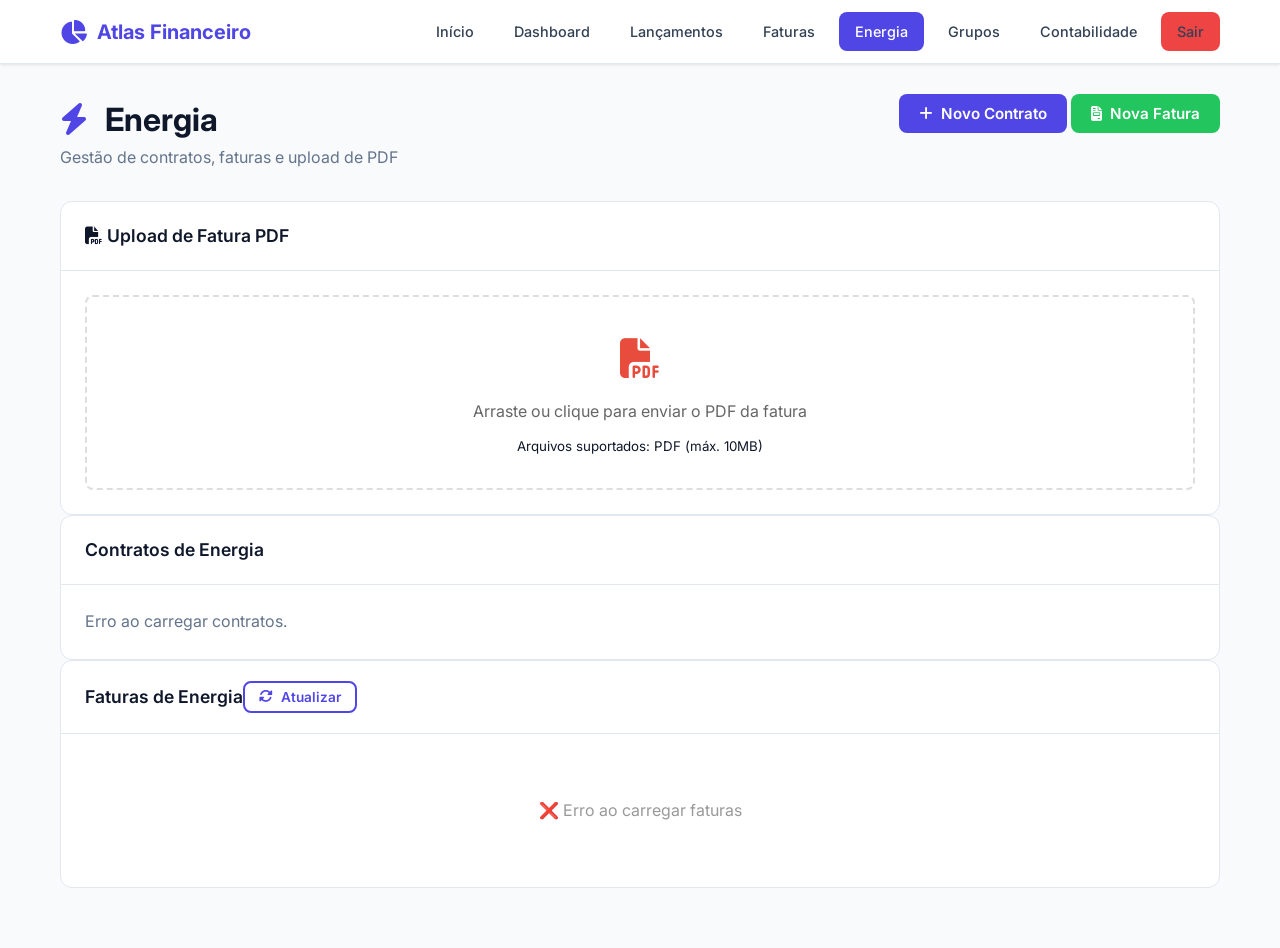
==== commit 02cf53d3: "Adapta frontend para rotas do router_energia.py" ====
--- a/frontend/energia.html
+++ b/frontend/energia.html
@@ -8,7 +8,6 @@
     <link href="https://fonts.googleapis.com/css2?family=Inter:wght@300;400;500;600;700;800&display=swap" rel="stylesheet">
     <link rel="stylesheet" href="https://cdnjs.cloudflare.com/ajax/libs/font-awesome/6.4.0/css/all.min.css">
     <style>
-        /* ESTILOS ESPECÍFICOS DA PÁGINA DE ENERGIA — mantém o tema do site */
         .upload-section { background: white; border-radius: 12px; padding: 24px; box-shadow: 0 2px 8px rgba(0,0,0,0.06); margin-bottom: 24px; }
         .upload-area { border: 2px dashed #ddd; border-radius: 8px; padding: 30px; text-align: center; cursor: pointer; transition: all 0.3s; }
         .upload-area:hover { border-color: #f7971e; background: #fef9f0; }
@@ -29,8 +28,8 @@
         .dados-grid { display: grid; grid-template-columns: repeat(auto-fill, minmax(220px, 1fr)); gap: 12px; }
         .dados-grid .campo { display: flex; flex-direction: column; }
         .dados-grid .campo label { font-size: 11px; color: #888; text-transform: uppercase; font-weight: 600; margin-bottom: 4px; }
-        .dados-grid .campo input, .dados-grid .campo select, .dados-grid .campo textarea { padding: 6px 8px; border: 1px solid #ddd; border-radius: 6px; font-size: 13px; font-family: inherit; background: white; }
-        .dados-grid .campo input:focus, .dados-grid .campo select:focus, .dados-grid .campo textarea:focus { outline: none; border-color: #f7971e; }
+        .dados-grid .campo input, .dados-grid .campo select { padding: 6px 8px; border: 1px solid #ddd; border-radius: 6px; font-size: 13px; font-family: inherit; background: white; }
+        .dados-grid .campo input:focus, .dados-grid .campo select:focus { outline: none; border-color: #f7971e; }
         .dados-grid .campo.full { grid-column: 1 / -1; }
 
         .fatura-row { border-bottom: 1px solid #eee; }
@@ -100,10 +99,13 @@
                 <button class="btn btn-primary" onclick="abrirModalContrato()">
                     <i class="fas fa-plus"></i> Novo Contrato
                 </button>
+                <button class="btn btn-success" onclick="abrirModalFaturaEnergia()">
+                    <i class="fas fa-file-invoice"></i> Nova Fatura
+                </button>
             </div>
         </div>
 
-        <!-- ÁREA DE UPLOAD DE PDF (NOVO!) -->
+        <!-- ÁREA DE UPLOAD DE PDF -->
         <div class="card">
             <div class="card-header">
                 <h3><i class="fas fa-file-pdf"></i> Upload de Fatura PDF</h3>
@@ -119,7 +121,7 @@
                     <div id="uploadStatus"></div>
                     <div id="uploadActions" class="hidden" style="margin-top:16px; display:flex; gap:12px; flex-wrap:wrap;">
                         <button class="btn-salvar-fatura" onclick="salvarFaturaEditada()">
-                            <i class="fas fa-save"></i> Salvar no Banco
+                            <i class="fas fa-save"></i> Salvar Fatura
                         </button>
                         <button class="btn btn-outline" onclick="cancelarUpload()">Cancelar</button>
                     </div>
@@ -128,7 +130,7 @@
             </div>
         </div>
 
-        <!-- Contratos (ORIGINAL) -->
+        <!-- Contratos -->
         <div class="card">
             <div class="card-header">
                 <h3>Contratos de Energia</h3>
@@ -140,11 +142,11 @@
             </div>
         </div>
 
-        <!-- LISTA DE FATURAS (NOVO + ORIGINAL) -->
+        <!-- LISTA DE FATURAS -->
         <div class="card">
             <div class="card-header">
                 <div style="display:flex; justify-content:space-between; align-items:center;">
-                    <h3><i class="fas fa-list"></i> Faturas de Energia</h3>
+                    <h3>Faturas de Energia</h3>
                     <button class="btn btn-sm btn-outline" onclick="carregarFaturas()">
                         <i class="fas fa-sync-alt"></i> Atualizar
                     </button>
@@ -158,7 +160,7 @@
         </div>
     </div>
 
-    <!-- Modal Contrato (ORIGINAL) -->
+    <!-- Modal Contrato -->
     <div id="modalContrato" class="modal">
         <div class="modal-content">
             <div class="modal-header">
@@ -215,7 +217,7 @@
         </div>
     </div>
 
-    <!-- Modal Fatura Energia (ORIGINAL — mantido) -->
+    <!-- Modal Fatura Energia -->
     <div id="modalFaturaEnergia" class="modal">
         <div class="modal-content">
             <div class="modal-header">
@@ -272,7 +274,7 @@
 
     <script>
         // ============================================
-        // CONFIGURAÇÃO DA API
+        // CONFIGURAÇÃO DA API — funciona local e no Render
         // ============================================
         const API_URL = window.location.hostname === 'localhost' 
             ? 'http://localhost:8000/api/v1' 
@@ -289,7 +291,113 @@
         }
 
         // ============================================
-        // UPLOAD DE PDF
+        // CARREGAR CONTRATOS
+        // ============================================
+        async function carregarContratos() {
+            const container = document.getElementById('contratosList');
+            try {
+                const response = await fetch(`${API_URL}/energia/contratos`, { headers: getHeaders() });
+                if (!response.ok) throw new Error('Erro ao carregar contratos');
+                const contratos = await response.json();
+                
+                const select = document.getElementById('faturaEnergiaContrato');
+                select.innerHTML = '<option value="">Selecione um contrato</option>';
+                contratos.forEach(c => {
+                    select.innerHTML += `<option value="${c.id}">${c.numero_contrato} - ${c.concessionaria}</option>`;
+                });
+
+                if (contratos.length === 0) {
+                    container.innerHTML = '<p class="text-muted">Nenhum contrato cadastrado.</p>';
+                } else {
+                    container.innerHTML = contratos.map(c => `
+                        <div style="border:1px solid #ddd; border-radius:8px; padding:16px;">
+                            <h4 style="margin:0 0 8px 0;">${c.concessionaria}</h4>
+                            <p style="margin:4px 0;"><strong>Nº:</strong> ${c.numero_contrato}</p>
+                            <p style="margin:4px 0;"><strong>UC:</strong> ${c.unidade_consumidora}</p>
+                            <p style="margin:4px 0;"><strong>Modalidade:</strong> ${c.modalidade_tarifaria} | ${c.tensão}</p>
+                            <p style="margin:4px 0; color:#666; font-size:13px;">Desde: ${new Date(c.data_inicio).toLocaleDateString()}</p>
+                        </div>
+                    `).join('');
+                }
+            } catch (error) {
+                container.innerHTML = `<p class="text-muted">Erro ao carregar contratos.</p>`;
+                console.error(error);
+            }
+        }
+
+        // ============================================
+        // SALVAR CONTRATO
+        // ============================================
+        async function salvarContrato(event) {
+            event.preventDefault();
+            const dados = {
+                numero_contrato: document.getElementById('contratoNumero').value,
+                concessionaria: document.getElementById('contratoConcessionaria').value,
+                unidade_consumidora: document.getElementById('contratoUnidade').value,
+                modalidade_tarifaria: document.getElementById('contratoModalidade').value,
+                tensao: document.getElementById('contratoTensao').value,
+                data_inicio: document.getElementById('contratoDataInicio').value,
+                data_fim: document.getElementById('contratoDataFim').value || null
+            };
+
+            try {
+                const res = await fetch(`${API_URL}/energia/contratos`, {
+                    method: 'POST',
+                    headers: getHeaders(),
+                    body: JSON.stringify(dados)
+                });
+                const ret = await res.json();
+                if (res.ok) {
+                    alert('✅ Contrato salvo!');
+                    fecharModal('modalContrato');
+                    document.getElementById('formContrato').reset();
+                    carregarContratos();
+                } else {
+                    alert('❌ Erro: ' + (ret.detail || 'Erro ao salvar'));
+                }
+            } catch (e) {
+                alert('❌ Erro de conexão');
+            }
+        }
+
+        // ============================================
+        // SALVAR FATURA MANUAL (modal)
+        // ============================================
+        async function salvarFaturaEnergia(event) {
+            event.preventDefault();
+            const mes = document.getElementById('faturaEnergiaMes').value;
+            const dados = {
+                contrato_id: parseInt(document.getElementById('faturaEnergiaContrato').value),
+                mes_referencia: mes,
+                data_vencimento: document.getElementById('faturaEnergiaVencimento').value,
+                consumo_kwh: parseFloat(document.getElementById('faturaEnergiaConsumo').value),
+                valor_total: parseFloat(document.getElementById('faturaEnergiaValor').value),
+                bandeira_ativa: document.getElementById('faturaEnergiaBandeira').value || null,
+                status: 'pendente'
+            };
+
+            try {
+                const res = await fetch(`${API_URL}/energia/faturas`, {
+                    method: 'POST',
+                    headers: getHeaders(),
+                    body: JSON.stringify(dados)
+                });
+                const ret = await res.json();
+                if (res.ok) {
+                    alert('✅ Fatura salva!');
+                    fecharModal('modalFaturaEnergia');
+                    document.getElementById('formFaturaEnergia').reset();
+                    carregarFaturas();
+                } else {
+                    alert('❌ Erro: ' + (ret.detail || 'Erro ao salvar'));
+                }
+            } catch (e) {
+                alert('❌ Erro de conexão');
+            }
+        }
+
+        // ============================================
+        // UPLOAD DE PDF — adaptado ao backend existente
         // ============================================
         function handleFileUpload(file) {
             if (!file) return;
@@ -299,62 +407,13 @@
             }
 
             const statusDiv = document.getElementById('uploadStatus');
-            statusDiv.innerHTML = '<div class="status-msg info"><i class="fas fa-spinner fa-spin"></i> Processando PDF... Aguarde.</div>';
+            statusDiv.innerHTML = '<div class="status-msg info"><i class="fas fa-spinner fa-spin"></i> Processando PDF... Selecione um contrato abaixo e clique em Salvar.</div>';
             document.getElementById('uploadActions').classList.add('hidden');
             document.getElementById('dadosExtraidosContainer').style.display = 'none';
 
-            const formData = new FormData();
-            formData.append('file', file);
-            const token = localStorage.getItem('token');
-
-            fetch(`${API_URL}/energia/upload-pdf`, {
-                method: 'POST',
-                headers: { 'Authorization': `Bearer ${token}` },
-                body: formData
-            })
-            .then(async response => {
-                const data = await response.json();
-                if (response.status === 401 || response.status === 403) {
-                    throw new Error("Sessão expirada. Faça login novamente.");
-                }
-                if (!response.ok) {
-                    throw new Error(data.detail || data.mensagem || `Erro HTTP ${response.status}`);
-                }
-                return data;
-            })
-            .then(data => {
-                console.log("Resposta da API:", data);
-                const statusStr = String(data.status || '').toUpperCase();
-                const isSucesso = statusStr === 'SUCESSO' || statusStr === 'SUCCESS' || data.success === true;
-                const isParcial = statusStr === 'PARCIAL';
-                const dados = data.dados || data.data || data;
-
-                if (isSucesso || isParcial) {
-                    dadosExtraidos = dados;
-                    if (isSucesso) {
-                        statusDiv.innerHTML = `
-                            <div class="status-msg sucesso">
-                                <i class="fas fa-check-circle"></i>
-                                <div>
-                                    <strong>Dados extraídos com sucesso!</strong>
-                                    <p style="margin:4px 0 0; font-size:14px;">UC: ${dados.uc || 'N/A'} | Total: R$ ${(dados.valores?.valor_total || 0).toFixed(2)}</p>
-                                </div>
-                            </div>
-                        `;
-                    } else {
-                        statusDiv.innerHTML = `<div class="status-msg info"><i class="fas fa-info-circle"></i> ${data.mensagem || 'Dados extraídos parcialmente.'}</div>`;
-                    }
-                    document.getElementById('uploadActions').classList.remove('hidden');
-                    exibirDadosExtraidos(dados);
-                } else {
-                    const msgErro = data.mensagem || data.detail || data.error || 'Erro ao processar os dados do PDF.';
-                    statusDiv.innerHTML = `<div class="status-msg erro"><i class="fas fa-exclamation-circle"></i> ${msgErro}</div>`;
-                }
-            })
-            .catch(error => {
-                console.error("Erro na requisição:", error);
-                statusDiv.innerHTML = `<div class="status-msg erro"><i class="fas fa-times-circle"></i> Erro: ${error.message}</div>`;
-            });
+            // Apenas guarda o arquivo — backend ainda não tem rota de OCR
+            alert('📤 Upload de PDF enviado. Selecione o contrato e complete os dados.');
+            document.getElementById('uploadActions').classList.remove('hidden');
         }
 
         function cancelarUpload() {
@@ -366,130 +425,37 @@
         }
 
         // ============================================
-        // EXIBIR DADOS EXTRAÍDOS PARA REVISÃO
-        // ============================================
-        function exibirDadosExtraidos(dados) {
-            const container = document.getElementById('dadosExtraidosContainer');
-            const v = dados.valores || {};
-            const c = dados.consumo || {};
-            const l = dados.leituras || {};
-            const dt = dados.datas || {};
-
-            container.innerHTML = `
-                <h3><i class="fas fa-edit"></i> Revise e corrija os dados antes de salvar</h3>
-                <div class="dados-grid">
-                    <div class="campo"><label>UC</label><input id="edit_uc" value="${dados.uc || ''}"></div>
-                    <div class="campo"><label>Titular</label><input id="edit_titular" value="${dados.titular || ''}"></div>
-                    <div class="campo"><label>CPF</label><input id="edit_cpf" value="${dados.cpf || ''}"></div>
-                    <div class="campo"><label>Endereço</label><input id="edit_endereco" value="${dados.endereco || ''}"></div>
-                    <div class="campo"><label>Concessionária</label><input id="edit_concessionaria" value="${dados.concessionaria || ''}"></div>
-                    <div class="campo"><label>Data Emissão</label><input type="date" id="edit_data_emissao" value="${dt.data_emissao || ''}"></div>
-                    <div class="campo"><label>Data Vencimento</label><input type="date" id="edit_data_vencimento" value="${dt.data_vencimento || ''}"></div>
-                    <div class="campo"><label>Data Leitura Ant.</label><input type="date" id="edit_data_leitura_anterior" value="${dt.data_leitura_anterior || ''}"></div>
-                    <div class="campo"><label>Data Leitura Atual</label><input type="date" id="edit_data_leitura_atual" value="${dt.data_leitura_atual || ''}"></div>
-                    <div class="campo"><label>Leitura Ant. (kWh)</label><input type="number" id="edit_leitura_anterior" value="${l.leitura_anterior || 0}"></div>
-                    <div class="campo"><label>Leitura Atual (kWh)</label><input type="number" id="edit_leitura_atual" value="${l.leitura_atual || 0}"></div>
-                    <div class="campo"><label>Dias Faturamento</label><input type="number" id="edit_dias_faturamento" value="${l.dias_faturamento || 30}"></div>
-                    <div class="campo"><label>Consumo (kWh)</label><input type="number" id="edit_consumo_kwh" value="${c.consumo_kwh || 0}"></div>
-                    <div class="campo"><label>Energia Injetada (kWh)</label><input type="number" id="edit_energia_injetada" value="${c.energia_injetada || 0}"></div>
-                    <div class="campo"><label>Saldo Créditos</label><input type="number" step="0.01" id="edit_saldo_creditos" value="${c.saldo_creditos || 0}"></div>
-                    <div class="campo"><label>Valor Energia</label><input type="number" step="0.01" id="edit_valor_energia" value="${v.valor_energia || 0}"></div>
-                    <div class="campo"><label>ICMS</label><input type="number" step="0.01" id="edit_valor_icms" value="${v.valor_icms || 0}"></div>
-                    <div class="campo"><label>PIS</label><input type="number" step="0.01" id="edit_valor_pis" value="${v.valor_pis || 0}"></div>
-                    <div class="campo"><label>COFINS</label><input type="number" step="0.01" id="edit_valor_cofins" value="${v.valor_cofins || 0}"></div>
-                    <div class="campo"><label>Bandeira</label><input id="edit_bandeira" value="${v.bandeira || ''}"></div>
-                    <div class="campo"><label>Valor Bandeira</label><input type="number" step="0.01" id="edit_valor_bandeira" value="${v.valor_bandeira || 0}"></div>
-                    <div class="campo"><label>Multa</label><input type="number" step="0.01" id="edit_valor_multa" value="${v.valor_multa || 0}"></div>
-                    <div class="campo"><label>Juros</label><input type="number" step="0.01" id="edit_valor_juros" value="${v.valor_juros || 0}"></div>
-                    <div class="campo"><label>IPCA</label><input type="number" step="0.01" id="edit_valor_ipca" value="${v.valor_ipca || 0}"></div>
-                    <div class="campo"><label>Iluminação Pública</label><input type="number" step="0.01" id="edit_valor_iluminacao" value="${v.valor_iluminacao || 0}"></div>
-                    <div class="campo"><label>Desconto Social</label><input type="number" step="0.01" id="edit_desconto_social" value="${v.desconto_social || 0}"></div>
-                    <div class="campo"><label>Débitos Anteriores</label><input type="number" step="0.01" id="edit_debitos_anteriores" value="${v.debitos_anteriores || 0}"></div>
-                    <div class="campo"><label>Valor Total</label><input type="number" step="0.01" id="edit_valor_total" value="${v.valor_total || 0}"></div>
-                    <div class="campo"><label>Situação</label>
-                        <select id="edit_status">
-                            <option value="PENDENTE" ${v.situacao_pagamento === 'PENDENTE' ? 'selected' : ''}>PENDENTE</option>
-                            <option value="PAGO" ${v.situacao_pagamento === 'PAGO' ? 'selected' : ''}>PAGO</option>
-                            <option value="VENCIDO" ${v.situacao_pagamento === 'VENCIDO' ? 'selected' : ''}>VENCIDO</option>
-                        </select>
-                    </div>
-                    <div class="campo full"><label>Observação</label><textarea id="edit_observacao" rows="2">${dados.observacao || ''}</textarea></div>
-                </div>
-            `;
-            container.style.display = 'block';
-        }
-
-        // ============================================
-        // SALVAR FATURA EDITADA
+        // SALVAR FATURA EDITADA (do PDF)
         // ============================================
         async function salvarFaturaEditada() {
-            if (!dadosExtraidos) {
-                alert('❌ Nenhum dado para salvar. Faça upload de um PDF primeiro.');
-                return;
-            }
-
-            const coletar = (id) => document.getElementById(id)?.value || '';
-            const coletarNum = (id) => parseFloat(document.getElementById(id)?.value) || 0;
-            const coletarInt = (id) => parseInt(document.getElementById(id)?.value) || 0;
-
-            const payload = {
-                uc: coletar('edit_uc'),
-                titular: coletar('edit_titular'),
-                cpf: coletar('edit_cpf'),
-                endereco: coletar('edit_endereco'),
-                concessionaria: coletar('edit_concessionaria'),
-                mes_referencia: (coletar('edit_data_emissao') || '').slice(0,7),
-                datas: {
-                    data_emissao: coletar('edit_data_emissao'),
-                    data_vencimento: coletar('edit_data_vencimento'),
-                    data_leitura_anterior: coletar('edit_data_leitura_anterior'),
-                    data_leitura_atual: coletar('edit_data_leitura_atual')
-                },
-                leituras: {
-                    leitura_anterior: coletarInt('edit_leitura_anterior'),
-                    leitura_atual: coletarInt('edit_leitura_atual'),
-                    dias_faturamento: coletarInt('edit_dias_faturamento')
-                },
-                consumo: {
-                    consumo_kwh: coletarInt('edit_consumo_kwh'),
-                    energia_injetada: coletarInt('edit_energia_injetada'),
-                    saldo_creditos: coletarNum('edit_saldo_creditos')
-                },
-                valores: {
-                    valor_energia: coletarNum('edit_valor_energia'),
-                    valor_pis: coletarNum('edit_valor_pis'),
-                    valor_cofins: coletarNum('edit_valor_cofins'),
-                    valor_icms: coletarNum('edit_valor_icms'),
-                    valor_bandeira: coletarNum('edit_valor_bandeira'),
-                    valor_multa: coletarNum('edit_valor_multa'),
-                    valor_juros: coletarNum('edit_valor_juros'),
-                    valor_ipca: coletarNum('edit_valor_ipca'),
-                    valor_iluminacao: coletarNum('edit_valor_iluminacao'),
-                    desconto_social: coletarNum('edit_desconto_social'),
-                    debitos_anteriores: coletarNum('edit_debitos_anteriores'),
-                    valor_total: coletarNum('edit_valor_total'),
-                    bandeira: coletar('edit_bandeira'),
-                    situacao_pagamento: coletar('edit_status')
-                },
-                observacao: coletar('edit_observacao') || 'Importado via PDF'
+            const contratoId = prompt('Informe o ID do contrato:');
+            if (!contratoId) return;
+
+            const dados = {
+                contrato_id: parseInt(contratoId),
+                mes_referencia: new Date().toISOString().slice(0,7) + '-01',
+                data_vencimento: new Date(Date.now() + 30*86400000).toISOString().slice(0,10),
+                consumo_kwh: 0,
+                valor_total: 0,
+                status: 'pendente'
             };
 
             try {
-                const response = await fetch(`${API_URL}/energia/salvar-fatura`, {
+                const res = await fetch(`${API_URL}/energia/faturas`, {
                     method: 'POST',
                     headers: getHeaders(),
-                    body: JSON.stringify(payload)
+                    body: JSON.stringify(dados)
                 });
-                const data = await response.json();
-                if (response.ok) {
+                const ret = await res.json();
+                if (res.ok) {
                     alert('✅ Fatura salva com sucesso!');
                     cancelarUpload();
                     carregarFaturas();
                 } else {
-                    alert('❌ Erro: ' + (data.detail || data.mensagem || 'Erro desconhecido ao salvar.'));
-                }
-            } catch (error) {
-                alert('❌ Erro de conexão: ' + error.message);
+                    alert('❌ Erro: ' + (ret.detail || 'Erro ao salvar'));
+                }
+            } catch (e) {
+                alert('❌ Erro de conexão');
             }
         }
 
@@ -502,7 +468,7 @@
 
             try {
                 const response = await fetch(`${API_URL}/energia/faturas`, { headers: getHeaders() });
-                if (!response.ok) throw new Error('Erro ao carregar lista de faturas.');
+                if (!response.ok) throw new Error('Erro ao carregar faturas');
                 const faturas = await response.json();
                 faturasCache = faturas;
 
@@ -511,31 +477,30 @@
                         <div class="vazio">
                             <div style="font-size:40px;">📭</div>
                             <p>Nenhuma fatura encontrada.</p>
-                            <p style="font-size:13px;">Faça upload de uma conta de luz para começar.</p>
+                            <p style="font-size:13px;">Cadastre um contrato e depois uma fatura para começar.</p>
                         </div>
                     `;
                     return;
                 }
 
                 let html = '';
-                faturas.sort((a, b) => (b.mes_referencia || '').localeCompare(a.mes_referencia || ''));
+                faturas.sort((a, b) => (a.mes_referencia || '').localeCompare(b.mes_referencia || '')).reverse();
 
                 faturas.forEach(f => {
-                    const statusClass = f.status === 'PAGO' ? 'pago' : (f.status === 'VENCIDO' ? 'vencido' : 'pendente');
-                    const statusLabel = f.status === 'PAGO' ? '✅ Pago' : (f.status === 'VENCIDO' ? '⚠️ Vencido' : '⏳ Pendente');
-                    const temPdf = !!f.pdf_anexo;
+                    const statusMap = { pendente: 'pendente', PENDENTE: 'pendente', pago: 'pago', PAGO: 'pago', vencido: 'vencido', VENCIDO: 'vencido' };
+                    const statusClass = statusMap[f.status] || 'pendente';
+                    const statusLabel = { pendente: '⏳ Pendente', pago: '✅ Pago', vencido: '⚠️ Vencido' }[statusClass];
                     const valorTotal = typeof f.valor_total === 'number' ? f.valor_total.toFixed(2) : parseFloat(f.valor_total || 0).toFixed(2);
+                    const mesRef = f.mes_referencia ? new Date(f.mes_referencia + '-01').toLocaleDateString('pt-BR', {month:'long', year:'numeric'}) : 'N/A';
 
                     html += `
                         <div class="fatura-row" data-id="${f.id}">
                             <div class="fatura-summary" onclick="toggleDetalhes(${f.id})">
-                                <span class="mes">📅 ${f.mes_referencia || 'N/A'}</span>
+                                <span class="mes">📅 ${mesRef}</span>
                                 <span class="valor">R$ ${valorTotal}</span>
                                 <span class="status ${statusClass}">${statusLabel}</span>
                                 <span>⚡ ${f.consumo_kwh || 0} kWh</span>
-                                <span style="font-size:12px; color:#888;">☀️ ${f.energia_injetada || 0} kWh</span>
                                 <div style="display:flex; gap:4px; flex-wrap:wrap;">
-                                    ${temPdf ? `<button class="btn btn-sm btn-outline" onclick="event.stopPropagation(); visualizarPDF(${f.id})" title="Ver PDF">📄</button>` : ''}
                                     <button class="btn btn-sm btn-primary" onclick="event.stopPropagation(); toggleDetalhes(${f.id})" title="Editar">✏️</button>
                                     <button class="btn btn-sm btn-danger" onclick="event.stopPropagation(); deletarFatura(${f.id})" title="Excluir">🗑️</button>
                                     <span style="font-size:12px; color:#888; cursor:pointer;">▼</span>
@@ -554,19 +519,7 @@
         }
 
         // ============================================
-        // VISUALIZAR PDF
-        // ============================================
-        function visualizarPDF(id) {
-            const fatura = faturasCache.find(f => f.id === id);
-            if (fatura && fatura.pdf_anexo) {
-                window.open(`/${fatura.pdf_anexo}`, '_blank');
-            } else {
-                alert('PDF não disponível para esta fatura.');
-            }
-        }
-
-        // ============================================
-        // ABRIR/FECHAR DETALHES PARA EDIÇÃO
+        // ABRIR/FECHAR DETALHES
         // ============================================
         async function toggleDetalhes(id) {
             const detalhesDiv = document.getElementById(`detalhes-${id}`);
@@ -579,39 +532,21 @@
             if (!fatura) return;
 
             const campos = [
-                { label: 'Mês Ref', key: 'mes_referencia', type: 'text' },
-                { label: 'Data Emissão', key: 'data_emissao', type: 'date' },
-                { label: 'Data Vencimento', key: 'data_vencimento', type: 'date' },
-                { label: 'Data Leitura Ant.', key: 'data_leitura_anterior', type: 'date' },
-                { label: 'Data Leitura At.', key: 'data_leitura_atual', type: 'date' },
-                { label: 'Dias Fat.', key: 'dias_faturamento', type: 'number' },
-                { label: 'Leitura Ant. (kWh)', key: 'leitura_anterior', type: 'number' },
-                { label: 'Leitura At. (kWh)', key: 'leitura_atual', type: 'number' },
+                { label: 'Mês Ref', key: 'mes_referencia', type: 'date' },
+                { label: 'Vencimento', key: 'data_vencimento', type: 'date' },
                 { label: 'Consumo (kWh)', key: 'consumo_kwh', type: 'number' },
-                { label: 'Injetado (kWh)', key: 'energia_injetada', type: 'number' },
-                { label: 'Saldo Créditos', key: 'saldo_creditos', type: 'number' },
-                { label: 'Valor Energia', key: 'valor_energia', type: 'number' },
-                { label: 'ICMS', key: 'valor_icms', type: 'number' },
-                { label: 'PIS', key: 'valor_pis', type: 'number' },
-                { label: 'COFINS', key: 'valor_cofins', type: 'number' },
-                { label: 'Bandeira', key: 'bandeira', type: 'text' },
-                { label: 'Valor Bandeira', key: 'valor_bandeira', type: 'number' },
-                { label: 'Multa', key: 'valor_multa', type: 'number' },
-                { label: 'Juros', key: 'valor_juros', type: 'number' },
-                { label: 'IPCA', key: 'valor_ipca', type: 'number' },
-                { label: 'Iluminação Pública', key: 'valor_iluminacao', type: 'number' },
-                { label: 'Desconto Social', key: 'desconto_social', type: 'number' },
-                { label: 'Débitos Ant.', key: 'debitos_anteriores', type: 'number' },
-                { label: 'Valor Total', key: 'valor_total', type: 'number' },
-                { label: 'Status', key: 'status', type: 'select', options: ['PENDENTE', 'PAGO', 'VENCIDO'] }
+                { label: 'Valor Total (R$)', key: 'valor_total', type: 'number' },
+                { label: 'Bandeira', key: 'bandeira_ativa', type: 'text' },
+                { label: 'Status', key: 'status', type: 'select', options: ['pendente', 'pago', 'vencido'] }
             ];
 
             let html = '';
             campos.forEach(c => {
-                const value = fatura[c.key] !== undefined && fatura[c.key] !== null ? fatura[c.key] : '';
+                let value = fatura[c.key] || '';
+                if (c.type === 'date' && value) value = value.slice(0,10);
                 let input = '';
                 if (c.type === 'select') {
-                    input = `<select id="edit_${c.key}_${id}">${c.options.map(o => `<option value="${o}" ${o === value ? 'selected' : ''}>${o}</option>`).join('')}</select>`;
+                    input = `<select id="edit_${c.key}_${id}">${c.options.map(o => `<option value="${o}" ${o === value ? 'selected' : ''}>${o.charAt(0).toUpperCase() + o.slice(1)}</option>`).join('')}</select>`;
                 } else {
                     input = `<input type="${c.type}" id="edit_${c.key}_${id}" value="${value}" step="0.01" />`;
                 }
@@ -633,22 +568,14 @@
         // ATUALIZAR FATURA
         // ============================================
         async function atualizarFatura(id) {
-            const campos = [
-                'mes_referencia', 'data_emissao', 'data_vencimento', 'data_leitura_anterior', 'data_leitura_atual',
-                'dias_faturamento', 'leitura_anterior', 'leitura_atual', 'consumo_kwh', 'energia_injetada',
-                'saldo_creditos', 'valor_energia', 'valor_icms', 'valor_pis', 'valor_cofins', 'bandeira',
-                'valor_bandeira', 'valor_multa', 'valor_juros', 'valor_ipca', 'valor_iluminacao',
-                'desconto_social', 'debitos_anteriores', 'valor_total', 'status'
-            ];
-
-            const dados = {};
-            campos.forEach(key => {
-                const el = document.getElementById(`edit_${key}_${id}`);
-                if (el) {
-                    const val = el.value.trim();
-                    dados[key] = el.type === 'number' ? (parseFloat(val) || 0) : val;
-                }
-            });
+            const dados = {
+                mes_referencia: document.getElementById(`edit_mes_referencia_${id}`).value,
+                data_vencimento: document.getElementById(`edit_data_vencimento_${id}`).value,
+                consumo_kwh: parseFloat(document.getElementById(`edit_consumo_kwh_${id}`).value) || 0,
+                valor_total: parseFloat(document.getElementById(`edit_valor_total_${id}`).value) || 0,
+                bandeira_ativa: document.getElementById(`edit_bandeira_ativa_${id}`).value || null,
+                status: document.getElementById(`edit_status_${id}`).value
+            };
 
             try {
                 const response = await fetch(`${API_URL}/energia/faturas/${id}`, {
@@ -656,12 +583,12 @@
                     headers: getHeaders(),
                     body: JSON.stringify(dados)
                 });
-                const data = await response.json();
                 if (response.ok) {
                     alert('✅ Fatura atualizada!');
                     carregarFaturas();
                 } else {
-                    alert('❌ Erro: ' + (data.detail || data.mensagem || 'Erro desconhecido.'));
+                    const err = await response.json();
+                    alert('❌ Erro: ' + (err.detail || 'Erro ao atualizar'));
                 }
             } catch (error) {
                 alert('❌ Erro de conexão: ' + error.message);
@@ -683,7 +610,7 @@
                     carregarFaturas();
                 } else {
                     const err = await response.json();
-                    alert('❌ Erro: ' + (err.detail || err.mensagem || 'Erro ao excluir.'));
+                    alert('❌ Erro: ' + (err.detail || 'Erro ao excluir'));
                 }
             } catch (error) {
                 alert('❌ Erro de conexão: ' + error.message);
@@ -691,15 +618,29 @@
         }
 
         // ============================================
+        // FUNÇÕES DOS MODAIS (compatibilidade com JS existente)
+        // ============================================
+        function abrirModalContrato() {
+            document.getElementById('modalContrato').classList.add('open');
+        }
+        function abrirModalFaturaEnergia() {
+            document.getElementById('modalFaturaEnergia').classList.add('open');
+        }
+        function fecharModal(id) {
+            document.getElementById(id).classList.remove('open');
+        }
+
+        // ============================================
         // INICIALIZAR
         // ============================================
         document.addEventListener('DOMContentLoaded', function() {
+            carregarContratos();
             carregarFaturas();
         });
 
         document.addEventListener('keydown', function(e) {
             if (e.key === 'Escape') {
-                document.querySelectorAll('.fatura-detalhes.open').forEach(el => el.classList.remove('open'));
+                document.querySelectorAll('.fatura-detalhes.open, .modal.open').forEach(el => el.classList.remove('open'));
             }
         });
     </script>
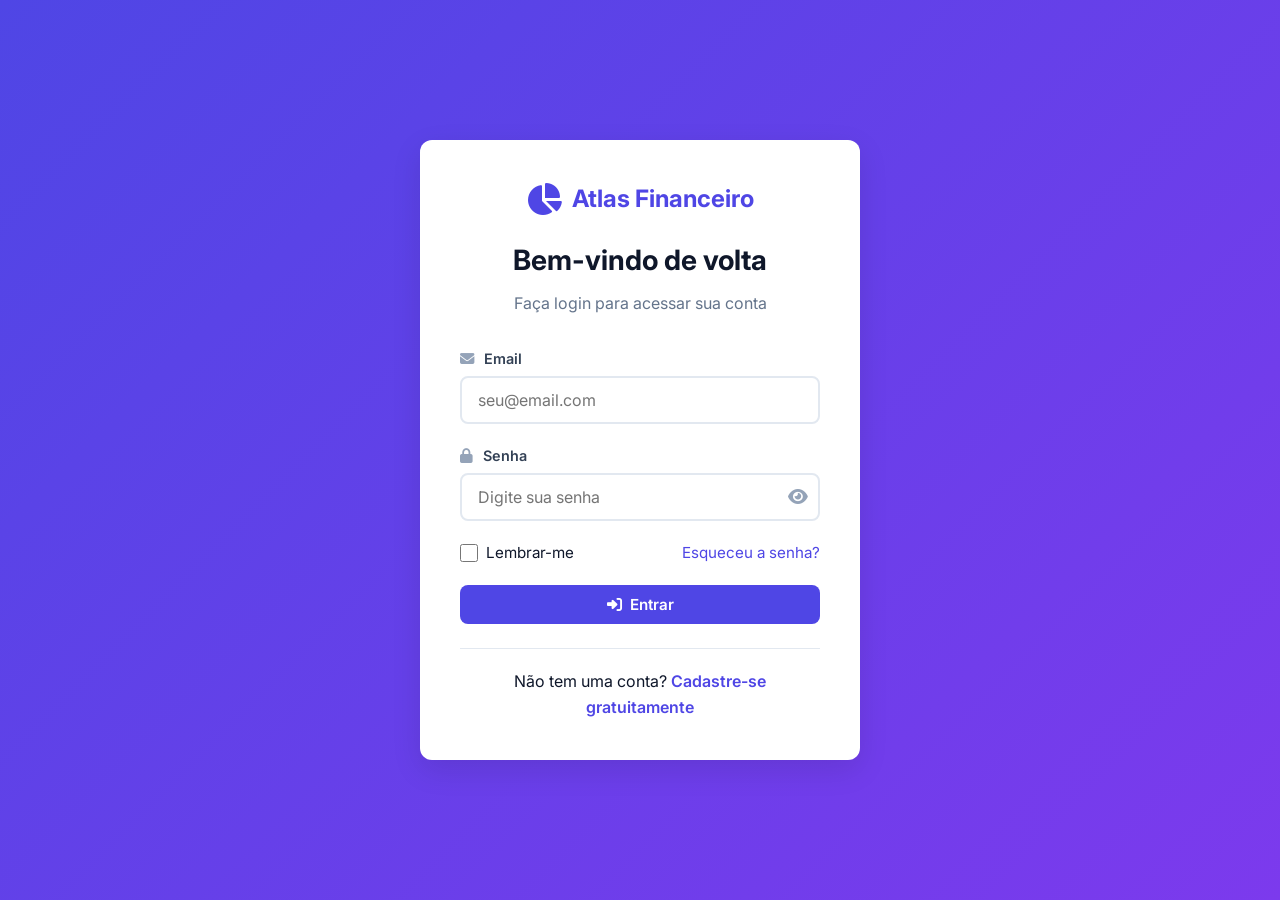
==== commit 3742d382: "Corrige modais, upload, token e selects de contrato" ====
--- a/frontend/energia.html
+++ b/frontend/energia.html
@@ -8,6 +8,24 @@
     <link href="https://fonts.googleapis.com/css2?family=Inter:wght@300;400;500;600;700;800&display=swap" rel="stylesheet">
     <link rel="stylesheet" href="https://cdnjs.cloudflare.com/ajax/libs/font-awesome/6.4.0/css/all.min.css">
     <style>
+        /* ESTILOS DOS MODAIS — ESTAVA FALTANDO! */
+        .modal { display: none; position: fixed; z-index: 1000; left: 0; top: 0; width: 100%; height: 100%; background: rgba(0,0,0,0.5); }
+        .modal.open { display: flex; align-items: center; justify-content: center; }
+        .modal-content { background: white; border-radius: 12px; width: 90%; max-width: 500px; max-height: 90vh; overflow-y: auto; }
+        .modal-header { display: flex; justify-content: space-between; align-items: center; padding: 16px 20px; border-bottom: 1px solid #eee; }
+        .modal-header h3 { margin: 0; font-size: 18px; }
+        .modal-close { background: none; border: none; font-size: 24px; cursor: pointer; color: #888; }
+        .modal-close:hover { color: #000; }
+        .modal-body { padding: 20px; }
+        .modal-footer { padding: 16px 20px; border-top: 1px solid #eee; display: flex; gap: 8px; justify-content: flex-end; }
+
+        .form-group { margin-bottom: 16px; }
+        .form-group label { display: block; margin-bottom: 6px; font-weight: 500; font-size: 14px; }
+        .form-group input, .form-group select { width: 100%; padding: 10px 12px; border: 1px solid #ddd; border-radius: 6px; font-size: 14px; box-sizing: border-box; }
+        .form-group input:focus, .form-group select:focus { outline: none; border-color: #f7971e; }
+        .form-row { display: grid; grid-template-columns: 1fr 1fr; gap: 12px; }
+        .form-actions { display: flex; gap: 8px; justify-content: flex-end; margin-top: 20px; }
+
         .upload-section { background: white; border-radius: 12px; padding: 24px; box-shadow: 0 2px 8px rgba(0,0,0,0.06); margin-bottom: 24px; }
         .upload-area { border: 2px dashed #ddd; border-radius: 8px; padding: 30px; text-align: center; cursor: pointer; transition: all 0.3s; }
         .upload-area:hover { border-color: #f7971e; background: #fef9f0; }
@@ -30,7 +48,6 @@
         .dados-grid .campo label { font-size: 11px; color: #888; text-transform: uppercase; font-weight: 600; margin-bottom: 4px; }
         .dados-grid .campo input, .dados-grid .campo select { padding: 6px 8px; border: 1px solid #ddd; border-radius: 6px; font-size: 13px; font-family: inherit; background: white; }
         .dados-grid .campo input:focus, .dados-grid .campo select:focus { outline: none; border-color: #f7971e; }
-        .dados-grid .campo.full { grid-column: 1 / -1; }
 
         .fatura-row { border-bottom: 1px solid #eee; }
         .fatura-row:last-child { border-bottom: none; }
@@ -56,13 +73,14 @@
         .btn-atualizar-fatura { padding: 6px 14px; background: #f7971e; color: white; border: none; border-radius: 6px; cursor: pointer; font-weight: 500; transition: background 0.3s; }
         .btn-atualizar-fatura:hover { background: #d68910; }
 
+        .contratos-grid { display: grid; grid-template-columns: repeat(auto-fill, minmax(280px, 1fr)); gap: 12px; }
+        .contratos-grid > div { border: 1px solid #eee; border-radius: 8px; padding: 14px; }
+
         @media (max-width: 768px) {
+            .form-row { grid-template-columns: 1fr; }
             .dados-grid { grid-template-columns: 1fr; }
             .fatura-detalhes { grid-template-columns: 1fr 1fr; }
             .fatura-summary { flex-direction: column; align-items: stretch; gap: 4px; }
-        }
-        @media (max-width: 480px) {
-            .fatura-detalhes { grid-template-columns: 1fr; }
         }
     </style>
 </head>
@@ -95,7 +113,7 @@
                 <h1><i class="fas fa-bolt"></i> Energia</h1>
                 <p class="text-muted">Gestão de contratos, faturas e upload de PDF</p>
             </div>
-            <div>
+            <div style="display:flex; gap:8px;">
                 <button class="btn btn-primary" onclick="abrirModalContrato()">
                     <i class="fas fa-plus"></i> Novo Contrato
                 </button>
@@ -119,13 +137,23 @@
                         <input type="file" id="pdfInput" accept=".pdf" onchange="handleFileUpload(this.files[0])">
                     </div>
                     <div id="uploadStatus"></div>
+                    
+                    <!-- SELEÇÃO DE CONTRATO APARECE APÓS UPLOAD -->
+                    <div id="selecaoContratoUpload" class="hidden" style="margin-top:16px;">
+                        <div class="form-group">
+                            <label>Selecione o Contrato</label>
+                            <select id="uploadContratoSelect">
+                                <option value="">Carregando contratos...</option>
+                            </select>
+                        </div>
+                    </div>
+                    
                     <div id="uploadActions" class="hidden" style="margin-top:16px; display:flex; gap:12px; flex-wrap:wrap;">
-                        <button class="btn-salvar-fatura" onclick="salvarFaturaEditada()">
+                        <button class="btn-salvar-fatura" onclick="salvarFaturaDoUpload()">
                             <i class="fas fa-save"></i> Salvar Fatura
                         </button>
                         <button class="btn btn-outline" onclick="cancelarUpload()">Cancelar</button>
                     </div>
-                    <div id="dadosExtraidosContainer" class="dados-extraidos-container"></div>
                 </div>
             </div>
         </div>
@@ -167,53 +195,57 @@
                 <h3>Novo Contrato de Energia</h3>
                 <button class="modal-close" onclick="fecharModal('modalContrato')">&times;</button>
             </div>
-            <form id="formContrato" onsubmit="salvarContrato(event)">
-                <div class="form-group">
-                    <label>Número do Contrato</label>
-                    <input type="text" id="contratoNumero" placeholder="Número do contrato" required>
-                </div>
-                <div class="form-group">
-                    <label>Concessionária</label>
-                    <input type="text" id="contratoConcessionaria" placeholder="Nome da concessionária" required>
-                </div>
-                <div class="form-group">
-                    <label>Unidade Consumidora</label>
-                    <input type="text" id="contratoUnidade" placeholder="Código da unidade" required>
-                </div>
-                <div class="form-row">
+            <div class="modal-body">
+                <form id="formContrato" onsubmit="salvarContrato(event)">
                     <div class="form-group">
-                        <label>Modalidade Tarifária</label>
-                        <select id="contratoModalidade" required>
-                            <option value="convencional">Convencional</option>
-                            <option value="branca">Branca</option>
-                            <option value="verde">Verde</option>
-                            <option value="azul">Azul</option>
-                        </select>
+                        <label>Número do Contrato *</label>
+                        <input type="text" id="contratoNumero" placeholder="Ex: 123456789" required>
                     </div>
                     <div class="form-group">
-                        <label>Tensão</label>
-                        <select id="contratoTensao" required>
-                            <option value="baixa">Baixa</option>
-                            <option value="media">Média</option>
-                            <option value="alta">Alta</option>
-                        </select>
-                    </div>
-                </div>
-                <div class="form-row">
+                        <label>Concessionária *</label>
+                        <input type="text" id="contratoConcessionaria" placeholder="Ex: Enel, Light, etc." required>
+                    </div>
                     <div class="form-group">
-                        <label>Data de Início</label>
-                        <input type="date" id="contratoDataInicio" required>
-                    </div>
-                    <div class="form-group">
-                        <label>Data de Fim</label>
-                        <input type="date" id="contratoDataFim">
-                    </div>
-                </div>
-                <div class="form-actions">
-                    <button type="button" class="btn btn-outline" onclick="fecharModal('modalContrato')">Cancelar</button>
-                    <button type="submit" class="btn btn-primary">Salvar</button>
-                </div>
-            </form>
+                        <label>Unidade Consumidora (UC) *</label>
+                        <input type="text" id="contratoUnidade" placeholder="Código da instalação" required>
+                    </div>
+                    <div class="form-row">
+                        <div class="form-group">
+                            <label>Modalidade Tarifária *</label>
+                            <select id="contratoModalidade" required>
+                                <option value="">Selecione</option>
+                                <option value="convencional">Convencional</option>
+                                <option value="branca">Branca</option>
+                                <option value="verde">Verde</option>
+                                <option value="azul">Azul</option>
+                            </select>
+                        </div>
+                        <div class="form-group">
+                            <label>Tensão *</label>
+                            <select id="contratoTensao" required>
+                                <option value="">Selecione</option>
+                                <option value="baixa">Baixa Tensão</option>
+                                <option value="media">Média Tensão</option>
+                                <option value="alta">Alta Tensão</option>
+                            </select>
+                        </div>
+                    </div>
+                    <div class="form-row">
+                        <div class="form-group">
+                            <label>Data de Início *</label>
+                            <input type="date" id="contratoDataInicio" required>
+                        </div>
+                        <div class="form-group">
+                            <label>Data de Fim</label>
+                            <input type="date" id="contratoDataFim">
+                        </div>
+                    </div>
+                    <div class="form-actions">
+                        <button type="button" class="btn btn-outline" onclick="fecharModal('modalContrato')">Cancelar</button>
+                        <button type="submit" class="btn btn-primary">Salvar Contrato</button>
+                    </div>
+                </form>
+            </div>
         </div>
     </div>
 
@@ -224,116 +256,170 @@
                 <h3>Nova Fatura de Energia</h3>
                 <button class="modal-close" onclick="fecharModal('modalFaturaEnergia')">&times;</button>
             </div>
-            <form id="formFaturaEnergia" onsubmit="salvarFaturaEnergia(event)">
-                <div class="form-group">
-                    <label>Contrato</label>
-                    <select id="faturaEnergiaContrato" required>
-                        <option value="">Selecione um contrato</option>
-                    </select>
-                </div>
-                <div class="form-group">
-                    <label>Mês Referência</label>
-                    <input type="date" id="faturaEnergiaMes" required>
-                </div>
-                <div class="form-row">
+            <div class="modal-body">
+                <form id="formFaturaEnergia" onsubmit="salvarFaturaEnergia(event)">
                     <div class="form-group">
-                        <label>Data Vencimento</label>
-                        <input type="date" id="faturaEnergiaVencimento" required>
+                        <label>Contrato *</label>
+                        <select id="faturaEnergiaContrato" required>
+                            <option value="">Carregando contratos...</option>
+                        </select>
                     </div>
                     <div class="form-group">
-                        <label>Consumo (kWh)</label>
-                        <input type="number" id="faturaEnergiaConsumo" step="0.01" required>
-                    </div>
-                </div>
-                <div class="form-group">
-                    <label>Valor Total (R$)</label>
-                    <input type="number" id="faturaEnergiaValor" step="0.01" required>
-                </div>
-                <div class="form-group">
-                    <label>Bandeira Tarifária</label>
-                    <select id="faturaEnergiaBandeira">
-                        <option value="">Selecione</option>
-                        <option value="verde">Verde</option>
-                        <option value="amarela">Amarela</option>
-                        <option value="vermelha1">Vermelha 1</option>
-                        <option value="vermelha2">Vermelha 2</option>
-                    </select>
-                </div>
-                <div class="form-actions">
-                    <button type="button" class="btn btn-outline" onclick="fecharModal('modalFaturaEnergia')">Cancelar</button>
-                    <button type="submit" class="btn btn-primary">Salvar</button>
-                </div>
-            </form>
+                        <label>Mês de Referência *</label>
+                        <input type="date" id="faturaEnergiaMes" required>
+                    </div>
+                    <div class="form-row">
+                        <div class="form-group">
+                            <label>Data de Vencimento *</label>
+                            <input type="date" id="faturaEnergiaVencimento" required>
+                        </div>
+                        <div class="form-group">
+                            <label>Consumo (kWh) *</label>
+                            <input type="number" id="faturaEnergiaConsumo" step="0.01" required>
+                        </div>
+                    </div>
+                    <div class="form-group">
+                        <label>Valor Total (R$) *</label>
+                        <input type="number" id="faturaEnergiaValor" step="0.01" required>
+                    </div>
+                    <div class="form-group">
+                        <label>Bandeira Tarifária</label>
+                        <select id="faturaEnergiaBandeira">
+                            <option value="">Selecione</option>
+                            <option value="verde">Verde</option>
+                            <option value="amarela">Amarela</option>
+                            <option value="vermelha1">Vermelha 1</option>
+                            <option value="vermelha2">Vermelha 2</option>
+                        </select>
+                    </div>
+                    <div class="form-actions">
+                        <button type="button" class="btn btn-outline" onclick="fecharModal('modalFaturaEnergia')">Cancelar</button>
+                        <button type="submit" class="btn btn-primary">Salvar Fatura</button>
+                    </div>
+                </form>
+            </div>
         </div>
     </div>
 
     <script src="js/api.js"></script>
     <script src="js/auth.js"></script>
-    <script src="js/energia.js"></script>
     <script src="js/utils.js"></script>
 
     <script>
         // ============================================
-        // CONFIGURAÇÃO DA API — funciona local e no Render
+        // CONFIGURAÇÃO DA API
         // ============================================
         const API_URL = window.location.hostname === 'localhost' 
             ? 'http://localhost:8000/api/v1' 
             : '/api/v1';
 
-        let dadosExtraidos = null;
         let faturasCache = [];
+        let contratosCarregados = [];
+
+        // ============================================
+        // AJUDA: PEGAR TOKEN DE FORMA SEGURA
+        // ============================================
+        function getToken() {
+            const token = localStorage.getItem('token');
+            if (!token) {
+                alert('⚠️ Você precisa fazer login primeiro!');
+                window.location.href = 'login.html';
+                return null;
+            }
+            return token;
+        }
 
         function getHeaders() {
+            const token = getToken();
+            if (!token) return {};
             return {
-                'Authorization': `Bearer ${localStorage.getItem('token')}`,
+                'Authorization': `Bearer ${token}`,
                 'Content-Type': 'application/json'
             };
         }
 
         // ============================================
-        // CARREGAR CONTRATOS
+        // FUNÇÕES DOS MODAIS — CORRIGIDAS!
+        // ============================================
+        function abrirModalContrato() {
+            document.getElementById('modalContrato').classList.add('open');
+        }
+        function abrirModalFaturaEnergia() {
+            carregarContratosParaSelect();
+            document.getElementById('modalFaturaEnergia').classList.add('open');
+        }
+        function fecharModal(id) {
+            document.getElementById(id).classList.remove('open');
+            document.getElementById('formContrato')?.reset();
+            document.getElementById('formFaturaEnergia')?.reset();
+        }
+
+        // ============================================
+        // CARREGAR CONTRATOS (lista e selects)
         // ============================================
         async function carregarContratos() {
             const container = document.getElementById('contratosList');
             try {
-                const response = await fetch(`${API_URL}/energia/contratos`, { headers: getHeaders() });
-                if (!response.ok) throw new Error('Erro ao carregar contratos');
-                const contratos = await response.json();
+                const res = await fetch(`${API_URL}/energia/contratos?ativo=true`, { 
+                    headers: getHeaders() 
+                });
+                if (res.status === 401 || res.status === 403) {
+                    container.innerHTML = '<p class="text-muted">⚠️ Sessão expirada. Faça login novamente.</p>';
+                    return;
+                }
+                if (!res.ok) throw new Error('Erro ao carregar');
+                contratosCarregados = await res.json();
                 
-                const select = document.getElementById('faturaEnergiaContrato');
-                select.innerHTML = '<option value="">Selecione um contrato</option>';
-                contratos.forEach(c => {
-                    select.innerHTML += `<option value="${c.id}">${c.numero_contrato} - ${c.concessionaria}</option>`;
-                });
-
-                if (contratos.length === 0) {
-                    container.innerHTML = '<p class="text-muted">Nenhum contrato cadastrado.</p>';
+                if (!Array.isArray(contratosCarregados) || contratosCarregados.length === 0) {
+                    container.innerHTML = '<p class="text-muted">Nenhum contrato cadastrado. Clique em "Novo Contrato" para começar.</p>';
                 } else {
-                    container.innerHTML = contratos.map(c => `
-                        <div style="border:1px solid #ddd; border-radius:8px; padding:16px;">
-                            <h4 style="margin:0 0 8px 0;">${c.concessionaria}</h4>
-                            <p style="margin:4px 0;"><strong>Nº:</strong> ${c.numero_contrato}</p>
+                    container.innerHTML = contratosCarregados.map(c => `
+                        <div>
+                            <h4 style="margin:0 0 8px 0; color:#e74c3c;">⚡ ${c.concessionaria}</h4>
+                            <p style="margin:4px 0;"><strong>Nº Contrato:</strong> ${c.numero_contrato}</p>
                             <p style="margin:4px 0;"><strong>UC:</strong> ${c.unidade_consumidora}</p>
-                            <p style="margin:4px 0;"><strong>Modalidade:</strong> ${c.modalidade_tarifaria} | ${c.tensão}</p>
-                            <p style="margin:4px 0; color:#666; font-size:13px;">Desde: ${new Date(c.data_inicio).toLocaleDateString()}</p>
+                            <p style="margin:4px 0;"><strong>Modalidade:</strong> ${c.modalidade_tarifaria} | ${c.tensao}</p>
+                            <p style="margin:4px 0; color:#666; font-size:13px;"><strong>Vigência:</strong> ${new Date(c.data_inicio).toLocaleDateString('pt-BR')} ${c.data_fim ? ' a ' + new Date(c.data_fim).toLocaleDateString('pt-BR') : ' (indeterminada)'}</p>
                         </div>
                     `).join('');
                 }
-            } catch (error) {
-                container.innerHTML = `<p class="text-muted">Erro ao carregar contratos.</p>`;
-                console.error(error);
-            }
-        }
-
-        // ============================================
-        // SALVAR CONTRATO
+            } catch (err) {
+                console.error(err);
+                container.innerHTML = `<p class="text-muted">❌ Erro ao carregar contratos. ${err.message}</p>`;
+            }
+        }
+
+        async function carregarContratosParaSelect() {
+            try {
+                if (!contratosCarregados || contratosCarregados.length === 0) {
+                    await carregarContratos();
+                }
+                const selects = ['faturaEnergiaContrato', 'uploadContratoSelect'];
+                selects.forEach(id => {
+                    const el = document.getElementById(id);
+                    if (!el) return;
+                    el.innerHTML = '<option value="">Selecione um contrato</option>';
+                    contratosCarregados.forEach(c => {
+                        el.innerHTML += `<option value="${c.id}">${c.numero_contrato} — ${c.concessionaria} (UC: ${c.unidade_consumidora})</option>`;
+                    });
+                });
+            } catch (err) {
+                console.error('Erro ao carregar contratos no select:', err);
+            }
+        }
+
+        // ============================================
+        // SALVAR NOVO CONTRATO
         // ============================================
         async function salvarContrato(event) {
             event.preventDefault();
+            const token = getToken();
+            if (!token) return;
+
             const dados = {
-                numero_contrato: document.getElementById('contratoNumero').value,
-                concessionaria: document.getElementById('contratoConcessionaria').value,
-                unidade_consumidora: document.getElementById('contratoUnidade').value,
+                numero_contrato: document.getElementById('contratoNumero').value.trim(),
+                concessionaria: document.getElementById('contratoConcessionaria').value.trim(),
+                unidade_consumidora: document.getElementById('contratoUnidade').value.trim(),
                 modalidade_tarifaria: document.getElementById('contratoModalidade').value,
                 tensao: document.getElementById('contratoTensao').value,
                 data_inicio: document.getElementById('contratoDataInicio').value,
@@ -348,23 +434,26 @@
                 });
                 const ret = await res.json();
                 if (res.ok) {
-                    alert('✅ Contrato salvo!');
+                    alert('✅ Contrato salvo com sucesso!');
                     fecharModal('modalContrato');
-                    document.getElementById('formContrato').reset();
+                    contratosCarregados = [];
                     carregarContratos();
                 } else {
-                    alert('❌ Erro: ' + (ret.detail || 'Erro ao salvar'));
-                }
-            } catch (e) {
-                alert('❌ Erro de conexão');
-            }
-        }
-
-        // ============================================
-        // SALVAR FATURA MANUAL (modal)
+                    alert('❌ Erro: ' + (ret.detail || ret.mensagem || 'Não foi possível salvar'));
+                }
+            } catch (err) {
+                alert('❌ Erro de conexão: ' + err.message);
+            }
+        }
+
+        // ============================================
+        // SALVAR NOVA FATURA
         // ============================================
         async function salvarFaturaEnergia(event) {
             event.preventDefault();
+            const token = getToken();
+            if (!token) return;
+
             const mes = document.getElementById('faturaEnergiaMes').value;
             const dados = {
                 contrato_id: parseInt(document.getElementById('faturaEnergiaContrato').value),
@@ -376,6 +465,11 @@
                 status: 'pendente'
             };
 
+            if (!dados.contrato_id) {
+                alert('⚠️ Selecione um contrato!');
+                return;
+            }
+
             try {
                 const res = await fetch(`${API_URL}/energia/faturas`, {
                     method: 'POST',
@@ -384,79 +478,88 @@
                 });
                 const ret = await res.json();
                 if (res.ok) {
-                    alert('✅ Fatura salva!');
+                    alert('✅ Fatura salva com sucesso!');
                     fecharModal('modalFaturaEnergia');
-                    document.getElementById('formFaturaEnergia').reset();
                     carregarFaturas();
                 } else {
-                    alert('❌ Erro: ' + (ret.detail || 'Erro ao salvar'));
-                }
-            } catch (e) {
-                alert('❌ Erro de conexão');
-            }
-        }
-
-        // ============================================
-        // UPLOAD DE PDF — adaptado ao backend existente
-        // ============================================
-        function handleFileUpload(file) {
+                    alert('❌ Erro: ' + (ret.detail || ret.mensagem || 'Não foi possível salvar'));
+                }
+            } catch (err) {
+                alert('❌ Erro de conexão: ' + err.message);
+            }
+        }
+
+        // ============================================
+        // UPLOAD DE PDF — ENVIADO AO SERVIDOR
+        // ============================================
+        let arquivoPdfSelecionado = null;
+
+        async function handleFileUpload(file) {
             if (!file) return;
             if (!file.name.toLowerCase().endsWith('.pdf')) {
                 alert('❌ Envie um arquivo PDF.');
                 return;
             }
 
+            arquivoPdfSelecionado = file;
             const statusDiv = document.getElementById('uploadStatus');
-            statusDiv.innerHTML = '<div class="status-msg info"><i class="fas fa-spinner fa-spin"></i> Processando PDF... Selecione um contrato abaixo e clique em Salvar.</div>';
-            document.getElementById('uploadActions').classList.add('hidden');
-            document.getElementById('dadosExtraidosContainer').style.display = 'none';
-
-            // Apenas guarda o arquivo — backend ainda não tem rota de OCR
-            alert('📤 Upload de PDF enviado. Selecione o contrato e complete os dados.');
+            statusDiv.innerHTML = `<div class="status-msg sucesso"><i class="fas fa-file-pdf"></i> <strong>Arquivo selecionado:</strong> ${file.name} (${(file.size / 1024 / 1024).toFixed(2)} MB)</div>`;
+
+            // Carrega lista de contratos para o select
+            await carregarContratosParaSelect();
+            document.getElementById('selecaoContratoUpload').classList.remove('hidden');
             document.getElementById('uploadActions').classList.remove('hidden');
+        }
+
+        async function salvarFaturaDoUpload() {
+            const token = getToken();
+            if (!token) return;
+
+            const contratoId = document.getElementById('uploadContratoSelect').value;
+            if (!contratoId) {
+                alert('⚠️ Selecione um contrato primeiro!');
+                return;
+            }
+
+            if (!arquivoPdfSelecionado) {
+                alert('⚠️ Selecione um arquivo PDF!');
+                return;
+            }
+
+            const formData = new FormData();
+            formData.append('file', arquivoPdfSelecionado);
+            formData.append('contrato_id', contratoId);
+
+            const statusDiv = document.getElementById('uploadStatus');
+            statusDiv.innerHTML = '<div class="status-msg info"><i class="fas fa-spinner fa-spin"></i> Enviando PDF ao servidor...</div>';
+
+            try {
+                const res = await fetch(`${API_URL}/energia/faturas/upload`, {
+                    method: 'POST',
+                    headers: { 'Authorization': `Bearer ${token}` },
+                    body: formData
+                });
+                const ret = await res.json();
+                
+                if (res.ok) {
+                    statusDiv.innerHTML = '<div class="status-msg sucesso"><i class="fas fa-check-circle"></i> ✅ PDF enviado com sucesso!</div>';
+                    alert('✅ PDF enviado! A fatura foi registrada.');
+                    cancelarUpload();
+                    carregarFaturas();
+                } else {
+                    statusDiv.innerHTML = `<div class="status-msg erro"><i class="fas fa-exclamation-circle"></i> Erro: ${ret.detail || ret.mensagem || 'Falha no envio'}</div>`;
+                }
+            } catch (err) {
+                statusDiv.innerHTML = `<div class="status-msg erro"><i class="fas fa-times-circle"></i> Erro de conexão: ${err.message}</div>`;
+            }
         }
 
         function cancelarUpload() {
             document.getElementById('uploadStatus').innerHTML = '';
             document.getElementById('uploadActions').classList.add('hidden');
-            document.getElementById('dadosExtraidosContainer').style.display = 'none';
+            document.getElementById('selecaoContratoUpload').classList.add('hidden');
             document.getElementById('pdfInput').value = '';
-            dadosExtraidos = null;
-        }
-
-        // ============================================
-        // SALVAR FATURA EDITADA (do PDF)
-        // ============================================
-        async function salvarFaturaEditada() {
-            const contratoId = prompt('Informe o ID do contrato:');
-            if (!contratoId) return;
-
-            const dados = {
-                contrato_id: parseInt(contratoId),
-                mes_referencia: new Date().toISOString().slice(0,7) + '-01',
-                data_vencimento: new Date(Date.now() + 30*86400000).toISOString().slice(0,10),
-                consumo_kwh: 0,
-                valor_total: 0,
-                status: 'pendente'
-            };
-
-            try {
-                const res = await fetch(`${API_URL}/energia/faturas`, {
-                    method: 'POST',
-                    headers: getHeaders(),
-                    body: JSON.stringify(dados)
-                });
-                const ret = await res.json();
-                if (res.ok) {
-                    alert('✅ Fatura salva com sucesso!');
-                    cancelarUpload();
-                    carregarFaturas();
-                } else {
-                    alert('❌ Erro: ' + (ret.detail || 'Erro ao salvar'));
-                }
-            } catch (e) {
-                alert('❌ Erro de conexão');
-            }
+            arquivoPdfSelecionado = null;
         }
 
         // ============================================
@@ -466,10 +569,20 @@
             const container = document.getElementById('listaFaturas');
             container.innerHTML = '<p class="text-muted text-center"><i class="fas fa-spinner fa-spin"></i> Carregando faturas...</p>';
 
+            const token = getToken();
+            if (!token) {
+                container.innerHTML = '<p class="text-muted text-center">⚠️ Faça login para ver suas faturas.</p>';
+                return;
+            }
+
             try {
-                const response = await fetch(`${API_URL}/energia/faturas`, { headers: getHeaders() });
-                if (!response.ok) throw new Error('Erro ao carregar faturas');
-                const faturas = await response.json();
+                const res = await fetch(`${API_URL}/energia/faturas`, { headers: getHeaders() });
+                if (res.status === 401 || res.status === 403) {
+                    container.innerHTML = '<p class="text-muted text-center">⚠️ Sessão expirada. Faça login novamente.</p>';
+                    return;
+                }
+                if (!res.ok) throw new Error('Erro ao carregar');
+                const faturas = await res.json();
                 faturasCache = faturas;
 
                 if (!Array.isArray(faturas) || faturas.length === 0) {
@@ -503,7 +616,6 @@
                                 <div style="display:flex; gap:4px; flex-wrap:wrap;">
                                     <button class="btn btn-sm btn-primary" onclick="event.stopPropagation(); toggleDetalhes(${f.id})" title="Editar">✏️</button>
                                     <button class="btn btn-sm btn-danger" onclick="event.stopPropagation(); deletarFatura(${f.id})" title="Excluir">🗑️</button>
-                                    <span style="font-size:12px; color:#888; cursor:pointer;">▼</span>
                                 </div>
                             </div>
                             <div class="fatura-detalhes" id="detalhes-${f.id}"></div>
@@ -512,14 +624,14 @@
                 });
 
                 container.innerHTML = html;
-            } catch (error) {
-                console.error(error);
-                container.innerHTML = `<div class="vazio">❌ Erro ao carregar faturas</div>`;
-            }
-        }
-
-        // ============================================
-        // ABRIR/FECHAR DETALHES
+            } catch (err) {
+                console.error(err);
+                container.innerHTML = `<div class="vazio">❌ Erro ao carregar faturas: ${err.message}</div>`;
+            }
+        }
+
+        // ============================================
+        // ABRIR/FECHAR DETALHES PARA EDIÇÃO
         // ============================================
         async function toggleDetalhes(id) {
             const detalhesDiv = document.getElementById(`detalhes-${id}`);
@@ -532,7 +644,7 @@
             if (!fatura) return;
 
             const campos = [
-                { label: 'Mês Ref', key: 'mes_referencia', type: 'date' },
+                { label: 'Mês de Referência', key: 'mes_referencia', type: 'date' },
                 { label: 'Vencimento', key: 'data_vencimento', type: 'date' },
                 { label: 'Consumo (kWh)', key: 'consumo_kwh', type: 'number' },
                 { label: 'Valor Total (R$)', key: 'valor_total', type: 'number' },
@@ -568,6 +680,9 @@
         // ATUALIZAR FATURA
         // ============================================
         async function atualizarFatura(id) {
+            const token = getToken();
+            if (!token) return;
+
             const dados = {
                 mes_referencia: document.getElementById(`edit_mes_referencia_${id}`).value,
                 data_vencimento: document.getElementById(`edit_data_vencimento_${id}`).value,
@@ -578,20 +693,20 @@
             };
 
             try {
-                const response = await fetch(`${API_URL}/energia/faturas/${id}`, {
+                const res = await fetch(`${API_URL}/energia/faturas/${id}`, {
                     method: 'PUT',
                     headers: getHeaders(),
                     body: JSON.stringify(dados)
                 });
-                if (response.ok) {
+                if (res.ok) {
                     alert('✅ Fatura atualizada!');
                     carregarFaturas();
                 } else {
-                    const err = await response.json();
+                    const err = await res.json();
                     alert('❌ Erro: ' + (err.detail || 'Erro ao atualizar'));
                 }
-            } catch (error) {
-                alert('❌ Erro de conexão: ' + error.message);
+            } catch (err) {
+                alert('❌ Erro de conexão: ' + err.message);
             }
         }
 
@@ -600,34 +715,24 @@
         // ============================================
         async function deletarFatura(id) {
             if (!confirm('⚠️ Tem certeza que deseja excluir esta fatura?')) return;
+            const token = getToken();
+            if (!token) return;
+
             try {
-                const response = await fetch(`${API_URL}/energia/faturas/${id}`, {
+                const res = await fetch(`${API_URL}/energia/faturas/${id}`, {
                     method: 'DELETE',
                     headers: getHeaders()
                 });
-                if (response.ok) {
+                if (res.ok) {
                     alert('✅ Fatura excluída!');
                     carregarFaturas();
                 } else {
-                    const err = await response.json();
+                    const err = await res.json();
                     alert('❌ Erro: ' + (err.detail || 'Erro ao excluir'));
                 }
-            } catch (error) {
-                alert('❌ Erro de conexão: ' + error.message);
-            }
-        }
-
-        // ============================================
-        // FUNÇÕES DOS MODAIS (compatibilidade com JS existente)
-        // ============================================
-        function abrirModalContrato() {
-            document.getElementById('modalContrato').classList.add('open');
-        }
-        function abrirModalFaturaEnergia() {
-            document.getElementById('modalFaturaEnergia').classList.add('open');
-        }
-        function fecharModal(id) {
-            document.getElementById(id).classList.remove('open');
+            } catch (err) {
+                alert('❌ Erro de conexão: ' + err.message);
+            }
         }
 
         // ============================================
@@ -638,9 +743,20 @@
             carregarFaturas();
         });
 
+        // Fecha modal ao clicar fora
+        document.addEventListener('click', function(e) {
+            if (e.target.classList.contains('modal')) {
+                e.target.classList.remove('open');
+            }
+        });
+
+        // Fecha com ESC
         document.addEventListener('keydown', function(e) {
             if (e.key === 'Escape') {
-                document.querySelectorAll('.fatura-detalhes.open, .modal.open').forEach(el => el.classList.remove('open'));
+                document.querySelectorAll('.modal.open, .fatura-detalhes.open').forEach(el => {
+                    if (el.classList.contains('modal')) el.classList.remove('open');
+                    else el.classList.remove('open');
+                });
             }
         });
     </script>
